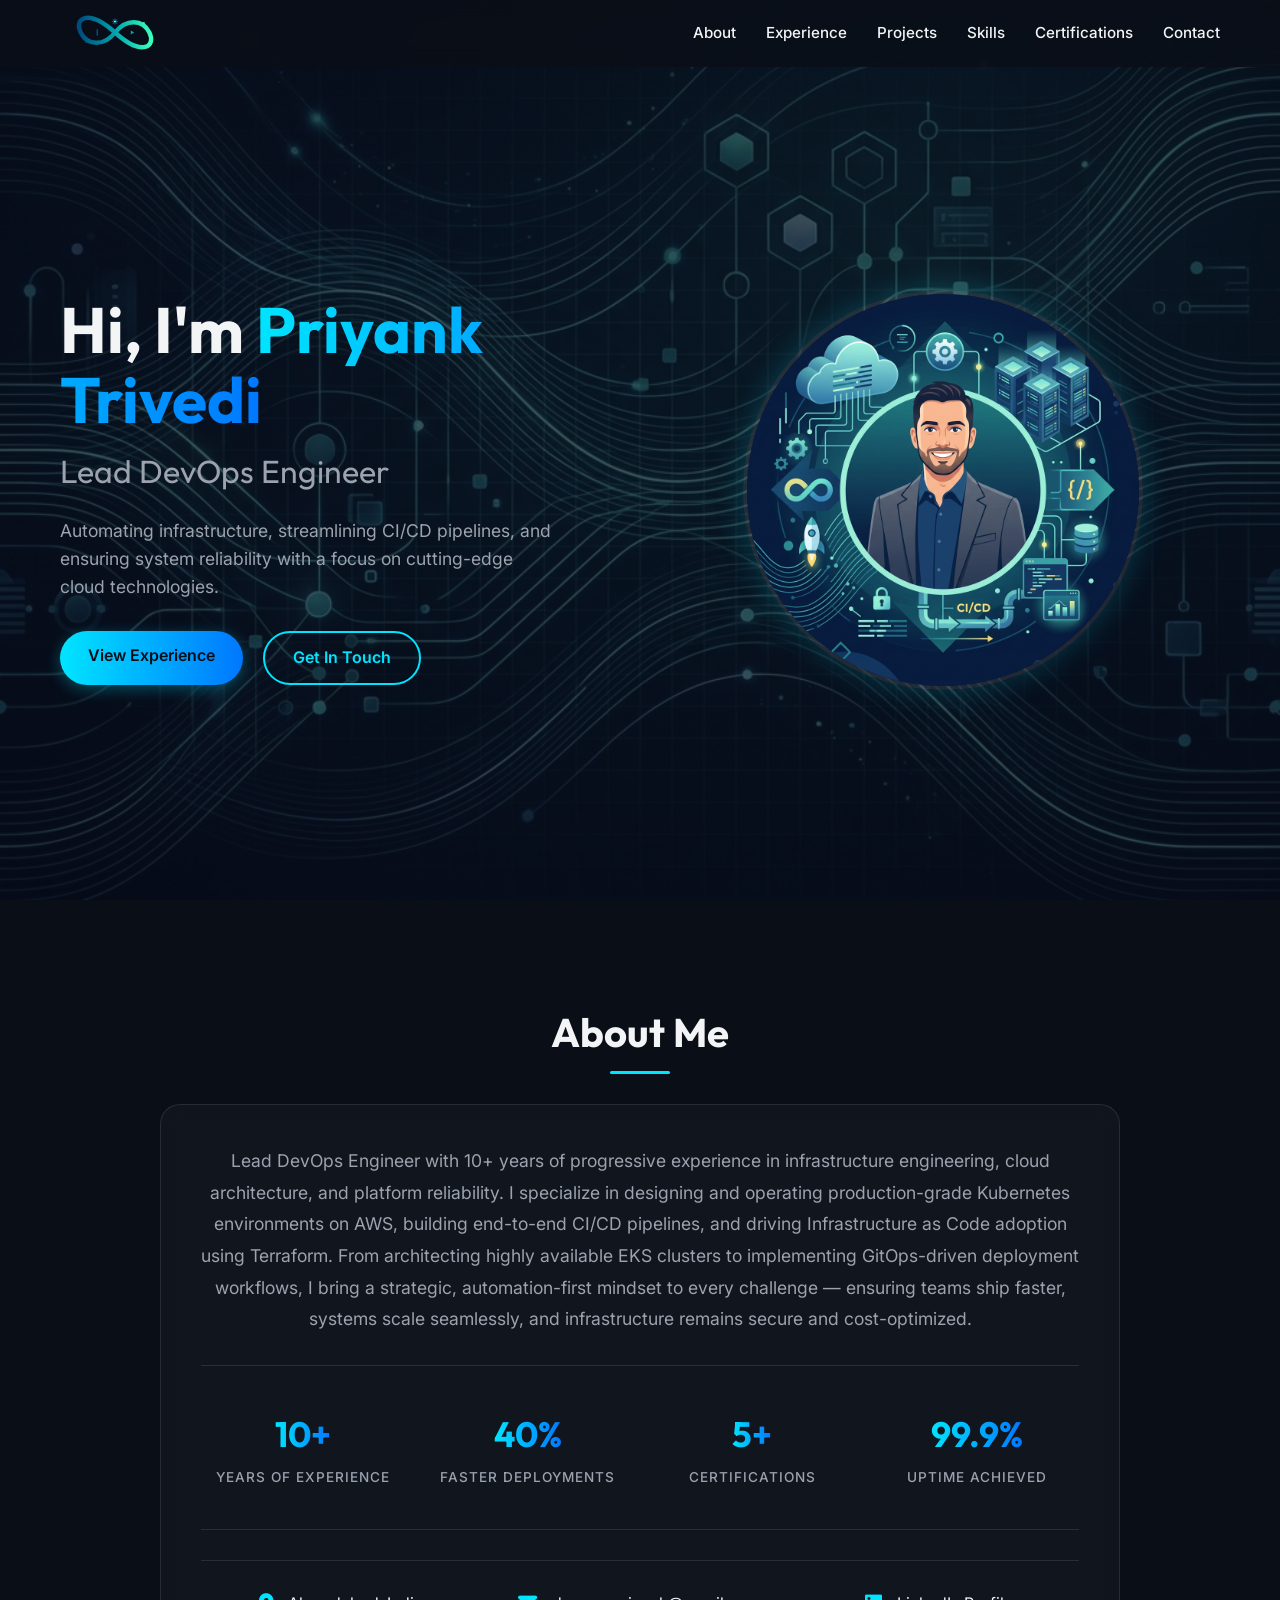
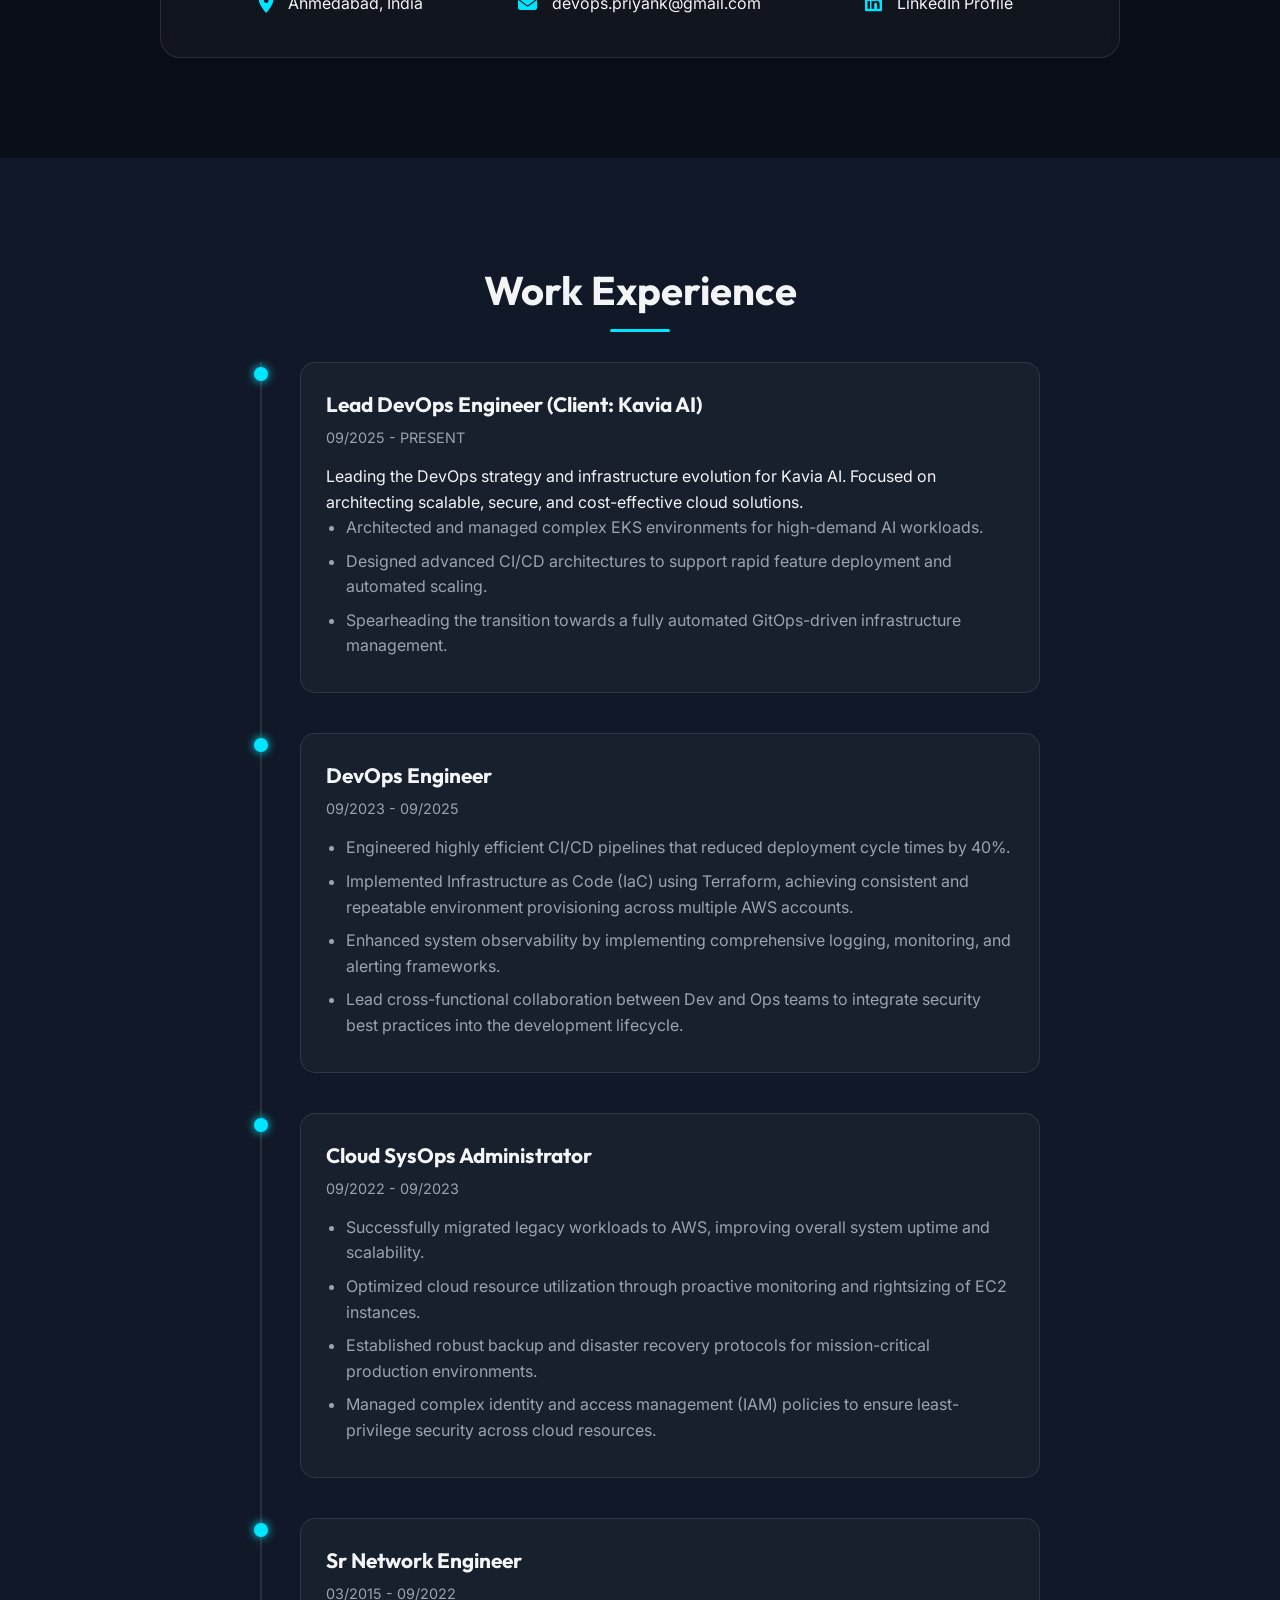
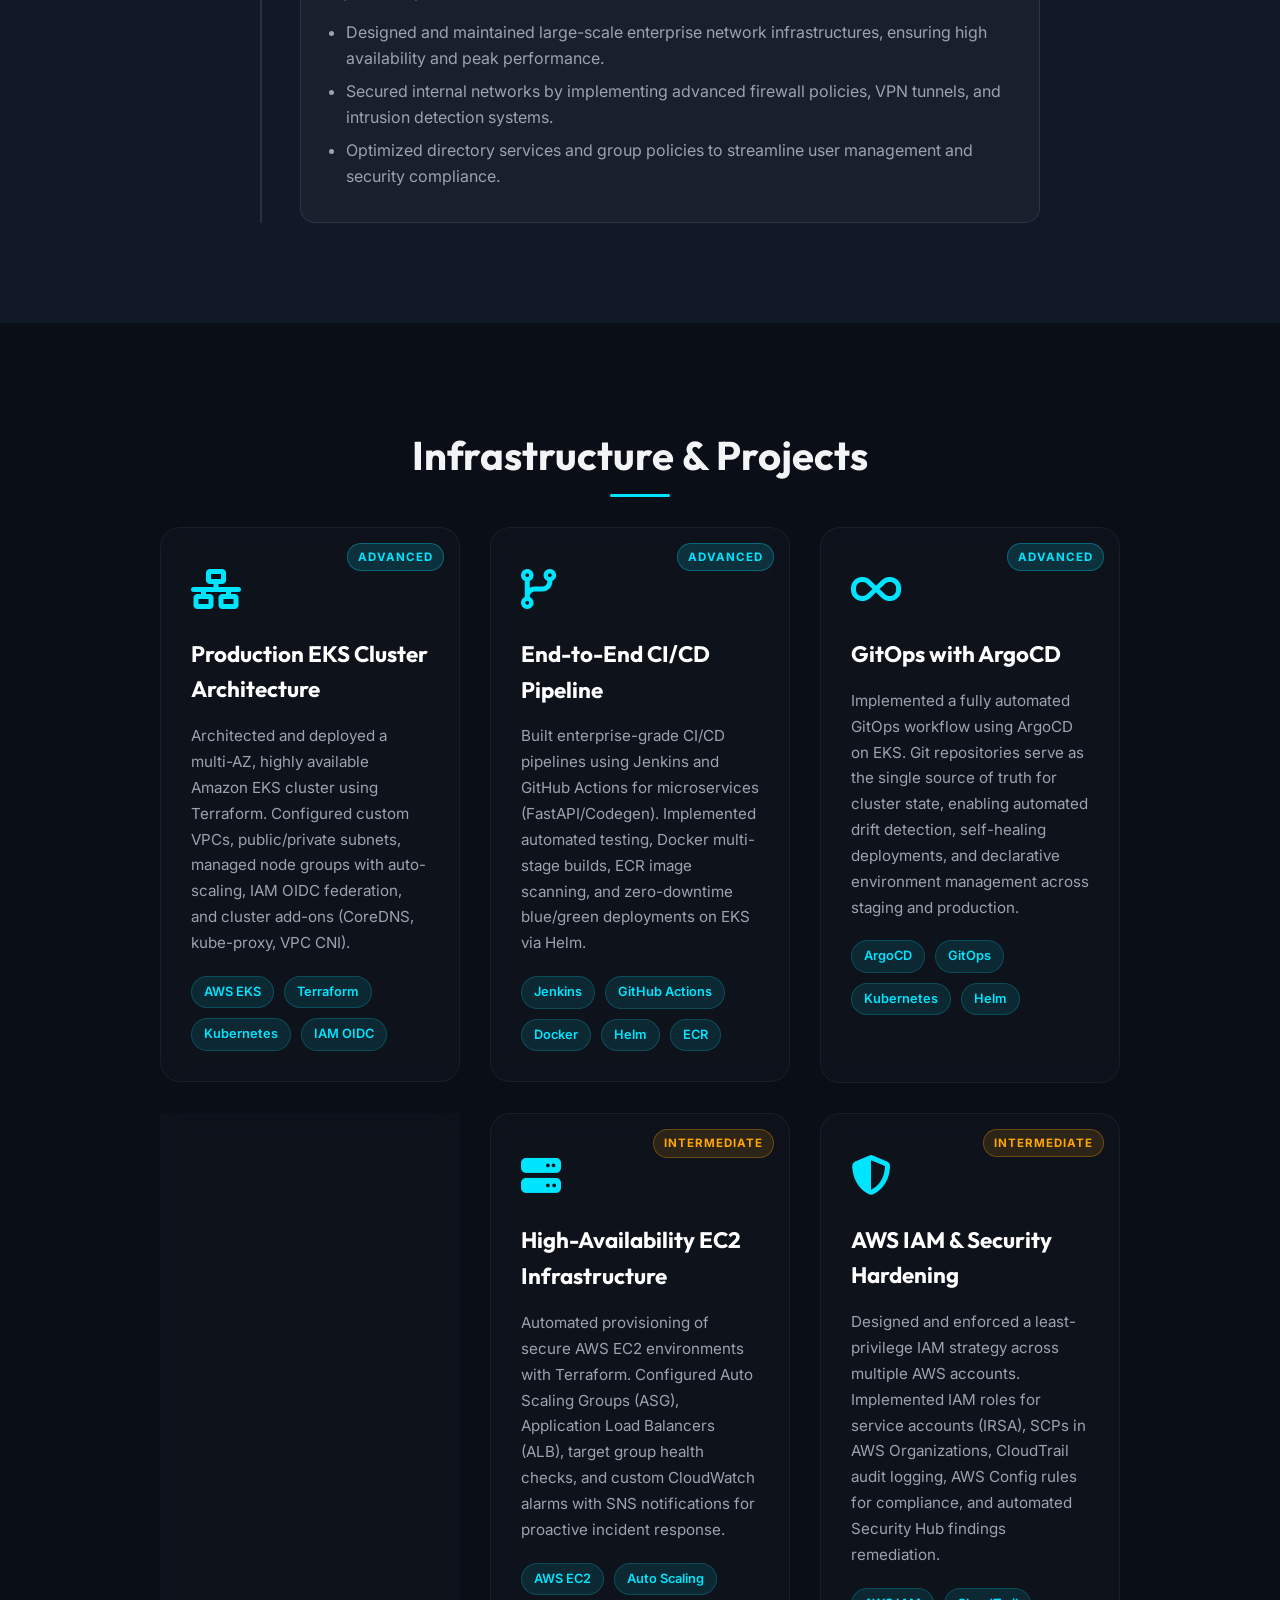
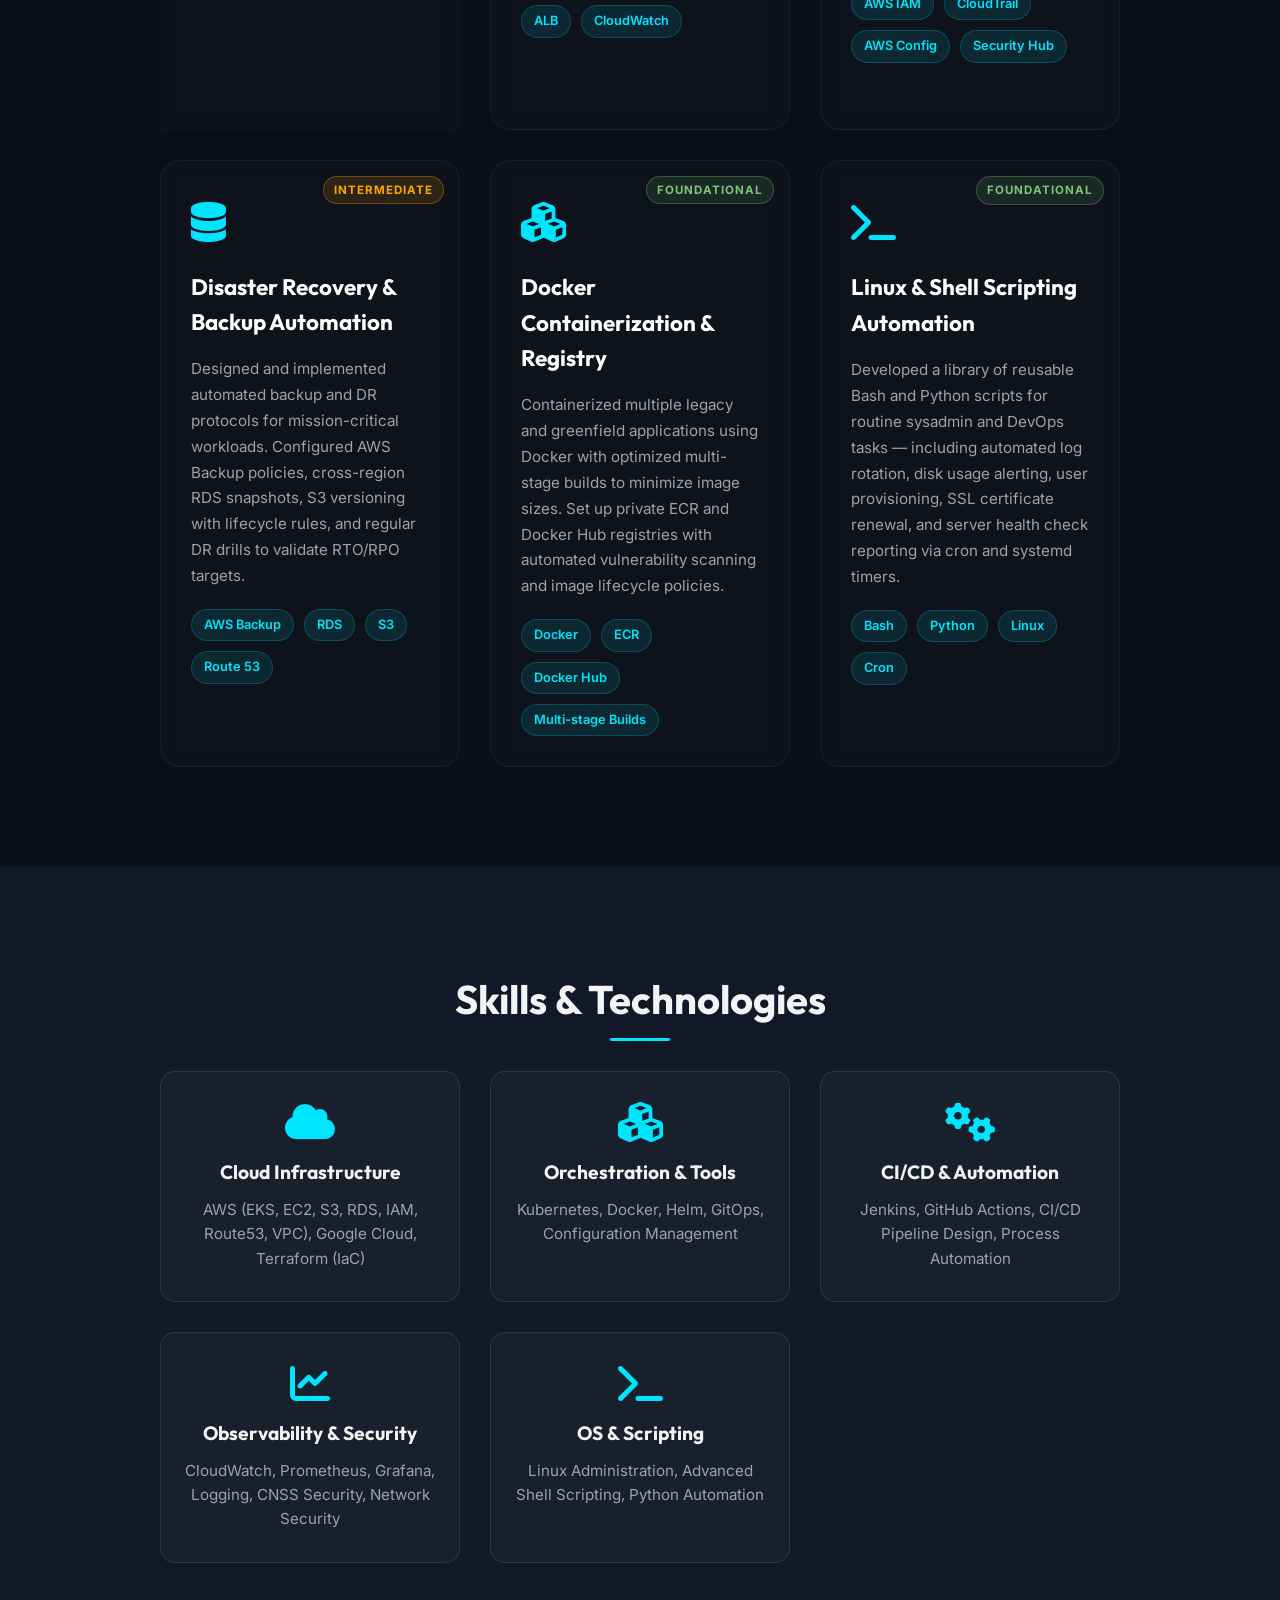
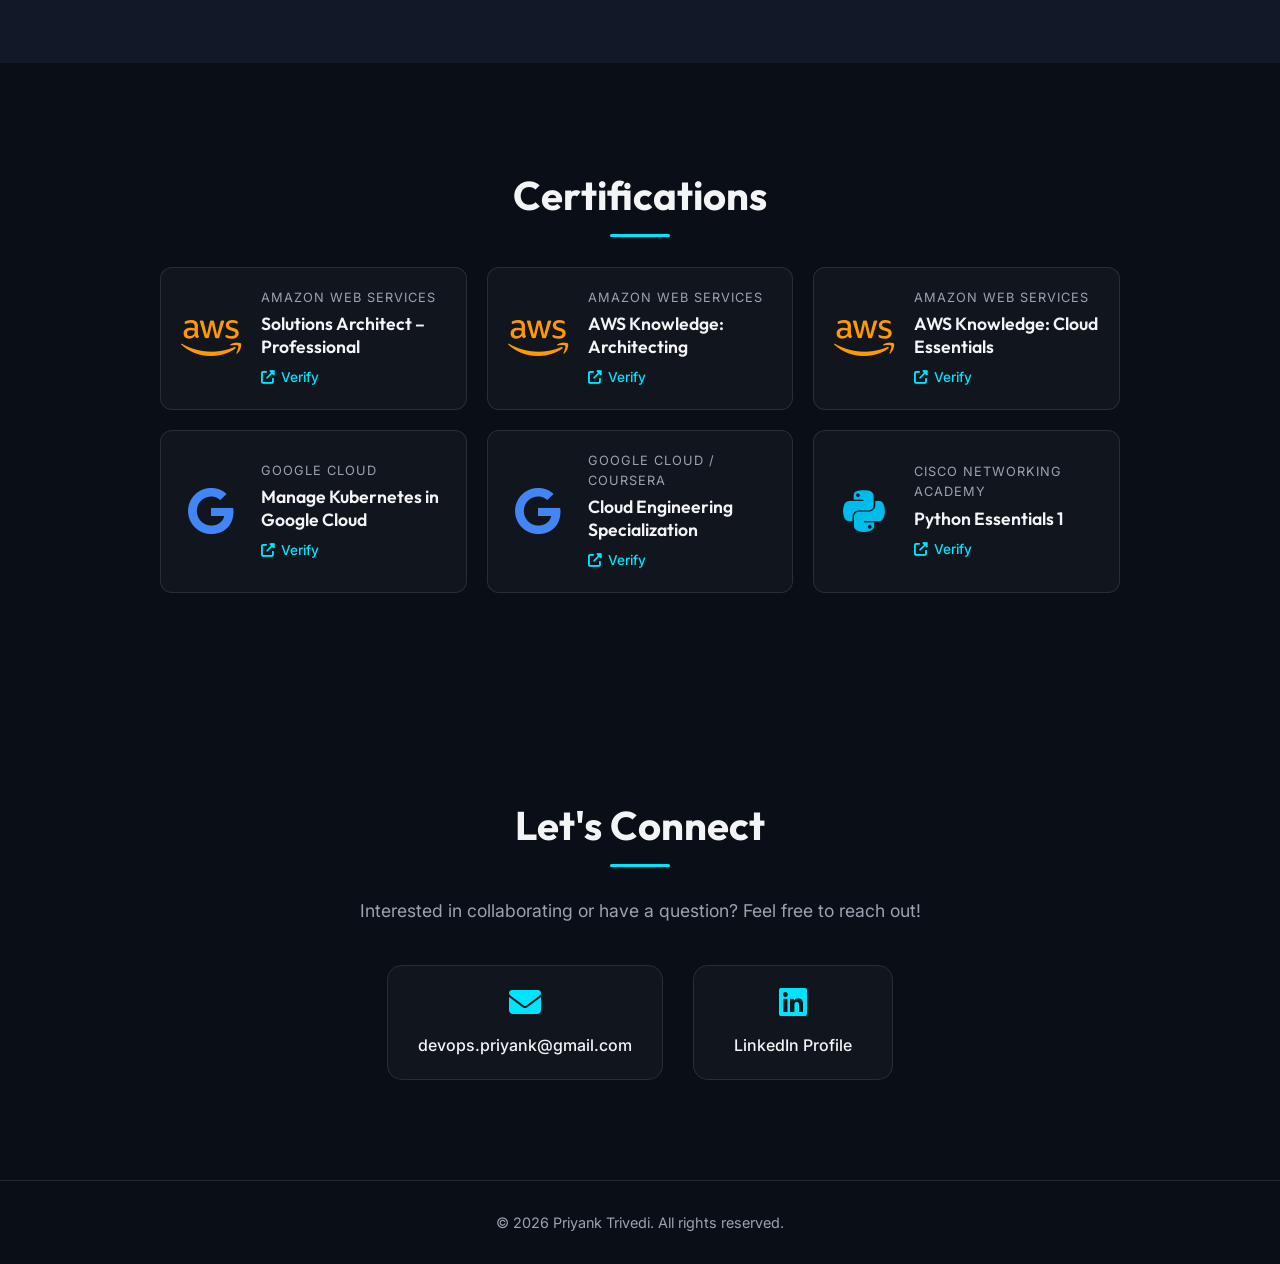
==== index.html @ 7acf0864 "Initial clean commit" ====
<!DOCTYPE html>
<html lang="en">

<head>
    <meta charset="UTF-8">
    <meta name="viewport" content="width=device-width, initial-scale=1.0">
    <title>Priyank Trivedi | Lead DevOps Engineer</title>
    <meta name="description"
        content="Portfolio of Priyank Trivedi, Lead DevOps Engineer specialized in Docker, Jenkins, Kubernetes, AWS, and Cloud Computing.">
    <link rel="stylesheet" href="styles.css">
    <link rel="preconnect" href="https://fonts.googleapis.com">
    <link rel="preconnect" href="https://fonts.gstatic.com" crossorigin>
    <link
        href="https://fonts.googleapis.com/css2?family=Inter:wght@300;400;600;700&family=Outfit:wght@400;700&display=swap"
        rel="stylesheet">
    <link rel="stylesheet" href="https://cdnjs.cloudflare.com/ajax/libs/font-awesome/6.4.0/css/all.min.css">
</head>

<body>
    <nav id="navbar">
        <div class="nav-content">
            <a href="#" class="logo"><img src="assets/images/devops_mobius_logo.svg" alt="DevOps Mobius Logo"></a>
            <ul class="nav-links">
                <li><a href="#about">About</a></li>
                <li><a href="#experience">Experience</a></li>
                <li><a href="#projects">Projects</a></li>
                <li><a href="#skills">Skills</a></li>
                <li><a href="#certifications">Certifications</a></li>
                <li><a href="#contact">Contact</a></li>
            </ul>
        </div>
    </nav>

    <header id="hero">
        <div class="hero-bg" style="background-image: url('assets/images/hero-bg.png');"></div>
        <div class="hero-content">
            <div class="hero-text">
                <h1>Hi, I'm <span class="highlight">Priyank Trivedi</span></h1>
                <h2>Lead DevOps Engineer</h2>
                <p>Automating infrastructure, streamlining CI/CD pipelines, and ensuring system reliability with a focus
                    on cutting-edge cloud technologies.</p>
                <div class="hero-buttons">
                    <a href="#experience" class="btn btn-primary">View Experience</a>
                    <a href="#contact" class="btn btn-secondary">Get In Touch</a>
                </div>
            </div>
            <div class="hero-image">
                <img src="assets/images/profile.png" alt="Priyank Trivedi" class="profile-img">
            </div>
        </div>
    </header>

    <section id="about" class="section">
        <div class="container">
            <h2 class="section-title">About Me</h2>
            <div class="about-content">
                <p class="about-text">Lead DevOps Engineer with 10+ years of progressive experience in infrastructure
                    engineering, cloud architecture, and platform reliability. I specialize in designing and operating
                    production-grade Kubernetes environments on AWS, building end-to-end CI/CD pipelines, and driving
                    Infrastructure as Code adoption using Terraform. From architecting highly available EKS clusters to
                    implementing GitOps-driven deployment workflows, I bring a strategic, automation-first mindset to
                    every challenge — ensuring teams ship faster, systems scale seamlessly, and infrastructure remains
                    secure and cost-optimized.</p>
                <div class="about-stats">
                    <div class="stat-item">
                        <span class="stat-number">10+</span>
                        <span class="stat-label">Years of Experience</span>
                    </div>
                    <div class="stat-item">
                        <span class="stat-number">40%</span>
                        <span class="stat-label">Faster Deployments</span>
                    </div>
                    <div class="stat-item">
                        <span class="stat-number">5+</span>
                        <span class="stat-label">Certifications</span>
                    </div>
                    <div class="stat-item">
                        <span class="stat-number">99.9%</span>
                        <span class="stat-label">Uptime Achieved</span>
                    </div>
                </div>
                <div class="quick-info">
                    <div class="info-item">
                        <i class="fas fa-map-marker-alt"></i>
                        <span>Ahmedabad, India</span>
                    </div>
                    <div class="info-item">
                        <i class="fas fa-envelope"></i>
                        <span>devops.priyank@gmail.com</span>
                    </div>
                    <div class="info-item">
                        <i class="fab fa-linkedin"></i>
                        <a href="https://www.linkedin.com/in/erpriyanktrivedi" target="_blank">LinkedIn Profile</a>
                    </div>
                </div>
            </div>
        </div>
    </section>

    <section id="experience" class="section bg-dark">
        <div class="container">
            <h2 class="section-title">Work Experience</h2>
            <div class="timeline">
                <div class="timeline-item">
                    <div class="timeline-dot"></div>
                    <div class="timeline-content">
                        <h3>Lead DevOps Engineer <span class="role-type">(Client: Kavia AI)</span></h3>
                        <p class="date">09/2025 - PRESENT</p>
                        <p>Leading the DevOps strategy and infrastructure evolution for Kavia AI. Focused on
                            architecting scalable, secure, and cost-effective cloud solutions.</p>
                        <ul>
                            <li>Architected and managed complex EKS environments for high-demand AI workloads.</li>
                            <li>Designed advanced CI/CD architectures to support rapid feature deployment and automated
                                scaling.</li>
                            <li>Spearheading the transition towards a fully automated GitOps-driven infrastructure
                                management.</li>
                        </ul>
                    </div>
                </div>
                <div class="timeline-item">
                    <div class="timeline-dot"></div>
                    <div class="timeline-content">
                        <h3>DevOps Engineer</h3>
                        <p class="date">09/2023 - 09/2025</p>
                        <ul>
                            <li>Engineered highly efficient CI/CD pipelines that reduced deployment cycle times by 40%.
                            </li>
                            <li>Implemented Infrastructure as Code (IaC) using Terraform, achieving consistent and
                                repeatable environment provisioning across multiple AWS accounts.</li>
                            <li>Enhanced system observability by implementing comprehensive logging, monitoring, and
                                alerting frameworks.</li>
                            <li>Lead cross-functional collaboration between Dev and Ops teams to integrate security best
                                practices into the development lifecycle.</li>
                        </ul>
                    </div>
                </div>
                <div class="timeline-item">
                    <div class="timeline-dot"></div>
                    <div class="timeline-content">
                        <h3>Cloud SysOps Administrator</h3>
                        <p class="date">09/2022 - 09/2023</p>
                        <ul>
                            <li>Successfully migrated legacy workloads to AWS, improving overall system uptime and
                                scalability.</li>
                            <li>Optimized cloud resource utilization through proactive monitoring and rightsizing of EC2
                                instances.</li>
                            <li>Established robust backup and disaster recovery protocols for mission-critical
                                production environments.</li>
                            <li>Managed complex identity and access management (IAM) policies to ensure least-privilege
                                security across cloud resources.</li>
                        </ul>
                    </div>
                </div>
                <div class="timeline-item">
                    <div class="timeline-dot"></div>
                    <div class="timeline-content">
                        <h3>Sr Network Engineer</h3>
                        <p class="date">03/2015 - 09/2022</p>
                        <ul>
                            <li>Designed and maintained large-scale enterprise network infrastructures, ensuring high
                                availability and peak performance.</li>
                            <li>Secured internal networks by implementing advanced firewall policies, VPN tunnels, and
                                intrusion detection systems.</li>
                            <li>Optimized directory services and group policies to streamline user management and
                                security compliance.</li>
                        </ul>
                    </div>
                </div>
            </div>
        </div>
    </section>

    <section id="projects" class="section">
        <div class="container">
            <h2 class="section-title">Infrastructure & Projects</h2>
            <div class="projects-grid">

                <!-- Advanced Projects -->
                <div class="project-card">
                    <div class="project-badge project-badge--advanced">Advanced</div>
                    <div class="project-icon"><i class="fas fa-network-wired"></i></div>
                    <div class="project-content">
                        <h3>Production EKS Cluster Architecture</h3>
                        <p>Architected and deployed a multi-AZ, highly available Amazon EKS cluster using Terraform. Configured custom VPCs, public/private subnets, managed node groups with auto-scaling, IAM OIDC federation, and cluster add-ons (CoreDNS, kube-proxy, VPC CNI).</p>
                        <div class="project-tags">
                            <span>AWS EKS</span><span>Terraform</span><span>Kubernetes</span><span>IAM OIDC</span>
                        </div>
                    </div>
                </div>

                <div class="project-card">
                    <div class="project-badge project-badge--advanced">Advanced</div>
                    <div class="project-icon"><i class="fas fa-code-branch"></i></div>
                    <div class="project-content">
                        <h3>End-to-End CI/CD Pipeline</h3>
                        <p>Built enterprise-grade CI/CD pipelines using Jenkins and GitHub Actions for microservices (FastAPI/Codegen). Implemented automated testing, Docker multi-stage builds, ECR image scanning, and zero-downtime blue/green deployments on EKS via Helm.</p>
                        <div class="project-tags">
                            <span>Jenkins</span><span>GitHub Actions</span><span>Docker</span><span>Helm</span><span>ECR</span>
                        </div>
                    </div>
                </div>

                <div class="project-card">
                    <div class="project-badge project-badge--advanced">Advanced</div>
                    <div class="project-icon"><i class="fas fa-infinity"></i></div>
                    <div class="project-content">
                        <h3>GitOps with ArgoCD</h3>
                        <p>Implemented a fully automated GitOps workflow using ArgoCD on EKS. Git repositories serve as the single source of truth for cluster state, enabling automated drift detection, self-healing deployments, and declarative environment management across staging and production.</p>
                        <div class="project-tags">
                            <span>ArgoCD</span><span>GitOps</span><span>Kubernetes</span><span>Helm</span>
                        </div>
                    </div>
                </div>

                <div class="project-card">
                    <div class="project-badge project-badge--advanced">Advanced</div>
                    <div class="project-icon"><i class="fas fa-chart-line"></i></div>
                    <div class="project-content">
                        <h3>Observability Stack (Prometheus + Grafana)</h3>
                        <p>Deployed a full-stack observability platform using Prometheus, Grafana, and Loki on Kubernetes. Built custom dashboards for infrastructure and application metrics, configured alert rules, PagerDuty integration, and centralized log aggregation for production environments.</p>
                        <div class="project-tags">
                            <span>Prometheus</span><span>Grafana</span><span>Loki</span><span>AlertManager</span>
                        </div>
                    </div>
                </div>

                <!-- Intermediate Projects -->
                <div class="project-card">
                    <div class="project-badge project-badge--intermediate">Intermediate</div>
                    <div class="project-icon"><i class="fas fa-server"></i></div>
                    <div class="project-content">
                        <h3>High-Availability EC2 Infrastructure</h3>
                        <p>Automated provisioning of secure AWS EC2 environments with Terraform. Configured Auto Scaling Groups (ASG), Application Load Balancers (ALB), target group health checks, and custom CloudWatch alarms with SNS notifications for proactive incident response.</p>
                        <div class="project-tags">
                            <span>AWS EC2</span><span>Auto Scaling</span><span>ALB</span><span>CloudWatch</span>
                        </div>
                    </div>
                </div>

                <div class="project-card">
                    <div class="project-badge project-badge--intermediate">Intermediate</div>
                    <div class="project-icon"><i class="fas fa-shield-alt"></i></div>
                    <div class="project-content">
                        <h3>AWS IAM & Security Hardening</h3>
                        <p>Designed and enforced a least-privilege IAM strategy across multiple AWS accounts. Implemented IAM roles for service accounts (IRSA), SCPs in AWS Organizations, CloudTrail audit logging, AWS Config rules for compliance, and automated Security Hub findings remediation.</p>
                        <div class="project-tags">
                            <span>AWS IAM</span><span>CloudTrail</span><span>AWS Config</span><span>Security Hub</span>
                        </div>
                    </div>
                </div>

                <div class="project-card">
                    <div class="project-badge project-badge--intermediate">Intermediate</div>
                    <div class="project-icon"><i class="fas fa-database"></i></div>
                    <div class="project-content">
                        <h3>Disaster Recovery & Backup Automation</h3>
                        <p>Designed and implemented automated backup and DR protocols for mission-critical workloads. Configured AWS Backup policies, cross-region RDS snapshots, S3 versioning with lifecycle rules, and regular DR drills to validate RTO/RPO targets.</p>
                        <div class="project-tags">
                            <span>AWS Backup</span><span>RDS</span><span>S3</span><span>Route 53</span>
                        </div>
                    </div>
                </div>

                <!-- Basic Projects -->
                <div class="project-card">
                    <div class="project-badge project-badge--basic">Foundational</div>
                    <div class="project-icon"><i class="fas fa-cubes"></i></div>
                    <div class="project-content">
                        <h3>Docker Containerization & Registry</h3>
                        <p>Containerized multiple legacy and greenfield applications using Docker with optimized multi-stage builds to minimize image sizes. Set up private ECR and Docker Hub registries with automated vulnerability scanning and image lifecycle policies.</p>
                        <div class="project-tags">
                            <span>Docker</span><span>ECR</span><span>Docker Hub</span><span>Multi-stage Builds</span>
                        </div>
                    </div>
                </div>

                <div class="project-card">
                    <div class="project-badge project-badge--basic">Foundational</div>
                    <div class="project-icon"><i class="fas fa-terminal"></i></div>
                    <div class="project-content">
                        <h3>Linux & Shell Scripting Automation</h3>
                        <p>Developed a library of reusable Bash and Python scripts for routine sysadmin and DevOps tasks — including automated log rotation, disk usage alerting, user provisioning, SSL certificate renewal, and server health check reporting via cron and systemd timers.</p>
                        <div class="project-tags">
                            <span>Bash</span><span>Python</span><span>Linux</span><span>Cron</span>
                        </div>
                    </div>
                </div>

            </div>
        </div>
    </section>

    <section id="skills" class="section bg-dark">
        <div class="container">
            <h2 class="section-title">Skills & Technologies</h2>
            <div class="skills-grid">
                <div class="skill-card">
                    <i class="fas fa-cloud"></i>
                    <h3>Cloud Infrastructure</h3>
                    <p>AWS (EKS, EC2, S3, RDS, IAM, Route53, VPC), Google Cloud, Terraform (IaC)</p>
                </div>
                <div class="skill-card">
                    <i class="fas fa-cubes"></i>
                    <h3>Orchestration & Tools</h3>
                    <p>Kubernetes, Docker, Helm, GitOps, Configuration Management</p>
                </div>
                <div class="skill-card">
                    <i class="fas fa-cogs"></i>
                    <h3>CI/CD & Automation</h3>
                    <p>Jenkins, GitHub Actions, CI/CD Pipeline Design, Process Automation</p>
                </div>
                <div class="skill-card">
                    <i class="fas fa-chart-line"></i>
                    <h3>Observability & Security</h3>
                    <p>CloudWatch, Prometheus, Grafana, Logging, CNSS Security, Network Security</p>
                </div>
                <div class="skill-card">
                    <i class="fas fa-terminal"></i>
                    <h3>OS & Scripting</h3>
                    <p>Linux Administration, Advanced Shell Scripting, Python Automation</p>
                </div>
            </div>
        </div>
    </section>

    <section id="certifications" class="section">
        <div class="container">
            <h2 class="section-title">Certifications</h2>
            <div class="cert-badges-grid">

                <a href="https://www.credly.com/badges/54b15e5b-d803-4380-8bc9-8ae016735bcf/" target="_blank" rel="noopener noreferrer" class="cert-badge cert-badge--aws">
                    <div class="cert-badge-logo">
                        <i class="fab fa-aws"></i>
                    </div>
                    <div class="cert-badge-body">
                        <span class="cert-badge-issuer">Amazon Web Services</span>
                        <h4 class="cert-badge-name">Solutions Architect – Professional</h4>
                        <span class="cert-badge-verify"><i class="fas fa-external-link-alt"></i> Verify</span>
                    </div>
                </a>

                <a href="https://www.credly.com/badges/8a905dd1-99bd-4a5a-b925-4bfa2c3ae477" target="_blank" rel="noopener noreferrer" class="cert-badge cert-badge--aws">
                    <div class="cert-badge-logo">
                        <i class="fab fa-aws"></i>
                    </div>
                    <div class="cert-badge-body">
                        <span class="cert-badge-issuer">Amazon Web Services</span>
                        <h4 class="cert-badge-name">AWS Knowledge: Architecting</h4>
                        <span class="cert-badge-verify"><i class="fas fa-external-link-alt"></i> Verify</span>
                    </div>
                </a>

                <a href="https://www.credly.com/badges/d298fcc5-3c87-48f1-bd9c-2c6ee1119467" target="_blank" rel="noopener noreferrer" class="cert-badge cert-badge--aws">
                    <div class="cert-badge-logo">
                        <i class="fab fa-aws"></i>
                    </div>
                    <div class="cert-badge-body">
                        <span class="cert-badge-issuer">Amazon Web Services</span>
                        <h4 class="cert-badge-name">AWS Knowledge: Cloud Essentials</h4>
                        <span class="cert-badge-verify"><i class="fas fa-external-link-alt"></i> Verify</span>
                    </div>
                </a>

                <a href="https://www.credly.com/badges/c525ab36-8be4-42ec-8dda-01399a9e9646" target="_blank" rel="noopener noreferrer" class="cert-badge cert-badge--google">
                    <div class="cert-badge-logo">
                        <i class="fab fa-google"></i>
                    </div>
                    <div class="cert-badge-body">
                        <span class="cert-badge-issuer">Google Cloud</span>
                        <h4 class="cert-badge-name">Manage Kubernetes in Google Cloud</h4>
                        <span class="cert-badge-verify"><i class="fas fa-external-link-alt"></i> Verify</span>
                    </div>
                </a>

                <a href="https://www.coursera.org/account/accomplishments/specialization/certificate/7UDQTLS9RJEU" target="_blank" rel="noopener noreferrer" class="cert-badge cert-badge--google">
                    <div class="cert-badge-logo">
                        <i class="fab fa-google"></i>
                    </div>
                    <div class="cert-badge-body">
                        <span class="cert-badge-issuer">Google Cloud / Coursera</span>
                        <h4 class="cert-badge-name">Cloud Engineering Specialization</h4>
                        <span class="cert-badge-verify"><i class="fas fa-external-link-alt"></i> Verify</span>
                    </div>
                </a>

                <a href="https://www.credly.com/badges/a83b0edf-a7f4-4bbd-88ba-8af50c4f6c3d" target="_blank" rel="noopener noreferrer" class="cert-badge cert-badge--cisco">
                    <div class="cert-badge-logo">
                        <i class="fab fa-python"></i>
                    </div>
                    <div class="cert-badge-body">
                        <span class="cert-badge-issuer">Cisco Networking Academy</span>
                        <h4 class="cert-badge-name">Python Essentials 1</h4>
                        <span class="cert-badge-verify"><i class="fas fa-external-link-alt"></i> Verify</span>
                    </div>
                </a>

            </div>
        </div>
    </section>

    <section id="contact" class="section">
        <div class="container text-center">
            <h2 class="section-title">Let's Connect</h2>
            <p class="contact-subtitle">Interested in collaborating or have a question? Feel free to reach out!</p>
            <div class="contact-cards">
                <a href="mailto:devops.priyank@gmail.com" class="contact-card">
                    <i class="fas fa-envelope"></i>
                    <span>devops.priyank@gmail.com</span>
                </a>
                <a href="https://www.linkedin.com/in/erpriyanktrivedi" target="_blank" class="contact-card">
                    <i class="fab fa-linkedin"></i>
                    <span>LinkedIn Profile</span>
                </a>

            </div>
        </div>
    </section>

    <footer>
        <p>&copy; 2026 Priyank Trivedi. All rights reserved.</p>
    </footer>

    <script src="script.js"></script>
</body>

</html>
---- styles.css ----
:root {
    --primary-color: #00e5ff;
    --secondary-color: #0077ff;
    --bg-darker: #0a0e17;
    --bg-dark: #111827;
    --text-main: #f3f4f6;
    --text-muted: #9ca3af;
    --border-color: rgba(255, 255, 255, 0.1);
    --card-bg: rgba(255, 255, 255, 0.03);
}

* {
    margin: 0;
    padding: 0;
    box-sizing: border-box;
}

body {
    font-family: 'Inter', sans-serif;
    background-color: var(--bg-darker);
    color: var(--text-main);
    line-height: 1.6;
    overflow-x: hidden;
}

h1,
h2,
h3,
h4,
h5,
h6 {
    font-family: 'Outfit', sans-serif;
}

a {
    text-decoration: none;
    color: inherit;
    transition: color 0.3s ease;
}

/* Navbar */
#navbar {
    position: fixed;
    top: 0;
    width: 100%;
    padding: 20px 0;
    background: rgba(10, 14, 23, 0.8);
    backdrop-filter: blur(10px);
    z-index: 1000;
    transition: padding 0.3s ease, background 0.3s ease;
    border-bottom: 1px solid transparent;
}

#navbar.scrolled {
    padding: 10px 0;
    background: rgba(10, 14, 23, 0.95);
    border-bottom: 1px solid var(--border-color);
}

.nav-content {
    max-width: 1200px;
    margin: 0 auto;
    display: flex;
    justify-content: space-between;
    align-items: center;
    padding: 0 20px;
}

.logo {
    display: flex;
    align-items: center;
}

.logo img {
    height: 55px;
    margin-top: -15px;
    margin-bottom: -15px;
    width: auto;
    max-width: 250px;
    object-fit: contain;
    transition: transform 0.3s ease;
}

.logo {
    display: flex;
    align-items: center;
}

.logo:hover img {
    transform: scale(1.05);
}

.nav-links {
    list-style: none;
    display: flex;
    gap: 30px;
}

.nav-links a {
    font-size: 0.95rem;
    font-weight: 500;
    position: relative;
}

.nav-links a::after {
    content: '';
    position: absolute;
    bottom: -5px;
    left: 0;
    width: 0;
    height: 2px;
    background: var(--primary-color);
    transition: width 0.3s ease;
}

.nav-links a:hover::after {
    width: 100%;
}

/* Hero Section */
#hero {
    min-height: 100vh;
    display: flex;
    align-items: center;
    position: relative;
    padding-top: 80px;
    overflow: hidden;
}

.hero-bg {
    position: absolute;
    top: 0;
    left: 0;
    width: 100%;
    height: 100%;
    background-size: cover;
    background-position: center;
    opacity: 0.3;
    z-index: -1;
}

.hero-content {
    max-width: 1200px;
    margin: 0 auto;
    display: flex;
    align-items: center;
    justify-content: space-between;
    padding: 0 20px;
    width: 100%;
    gap: 50px;
}

.hero-text {
    flex: 1;
}

.hero-text h1 {
    font-size: 4rem;
    line-height: 1.1;
    margin-bottom: 10px;
}

.highlight {
    background: linear-gradient(90deg, var(--primary-color), var(--secondary-color));
    -webkit-background-clip: text;
    background-clip: text;
    -webkit-text-fill-color: transparent;
}

.hero-text h2 {
    font-size: 2rem;
    color: var(--text-muted);
    margin-bottom: 20px;
    font-weight: 400;
}

.hero-text p {
    font-size: 1.1rem;
    color: var(--text-muted);
    margin-bottom: 30px;
    max-width: 500px;
}

.hero-buttons {
    display: flex;
    gap: 20px;
}

.btn {
    padding: 12px 28px;
    border-radius: 30px;
    font-weight: 600;
    font-size: 1rem;
    cursor: pointer;
    transition: transform 0.3s ease, box-shadow 0.3s ease;
    display: inline-block;
}

.btn:hover {
    transform: translateY(-2px);
}

.btn-primary {
    background: linear-gradient(90deg, var(--primary-color), var(--secondary-color));
    color: var(--bg-darker);
    box-shadow: 0 4px 15px rgba(0, 229, 255, 0.3);
}

.btn-primary:hover {
    box-shadow: 0 6px 20px rgba(0, 229, 255, 0.4);
}

.btn-secondary {
    background: transparent;
    border: 2px solid var(--primary-color);
    color: var(--primary-color);
}

.btn-secondary:hover {
    background: rgba(0, 229, 255, 0.1);
}

.hero-image {
    flex: 1;
    display: flex;
    justify-content: center;
}

.profile-img {
    width: 400px;
    height: 400px;
    border-radius: 50%;
    object-fit: cover;
    border: 4px solid var(--border-color);
    box-shadow: 0 0 30px rgba(0, 229, 255, 0.2);
    animation: float 6s ease-in-out infinite;
}

@keyframes float {
    0% {
        transform: translateY(0px);
    }

    50% {
        transform: translateY(-20px);
    }

    100% {
        transform: translateY(0px);
    }
}

/* Sections Common */
.section {
    padding: 100px 0;
}

.bg-dark {
    background-color: var(--bg-dark);
}

.container {
    max-width: 1000px;
    margin: 0 auto;
    padding: 0 20px;
}

.section-title {
    font-size: 2.5rem;
    margin: 0 auto 40px;
    display: block;
    width: fit-content;
    text-align: center;
    position: relative;
}

.section-title::after {
    content: '';
    position: absolute;
    bottom: -10px;
    left: 50%;
    transform: translateX(-50%);
    width: 60px;
    height: 3px;
    background: var(--primary-color);
    border-radius: 2px;
}

.text-center {
    text-align: center;
}

/* About */
.about-content {
    background: var(--card-bg);
    border: 1px solid var(--border-color);
    padding: 40px;
    border-radius: 20px;
    backdrop-filter: blur(10px);
}

.about-text {
    font-size: 1.1rem;
    margin-bottom: 30px;
    text-align: center;
    line-height: 1.8;
    color: var(--text-muted);
}

.about-stats {
    display: grid;
    grid-template-columns: repeat(4, 1fr);
    gap: 20px;
    margin-top: 10px;
    padding: 25px 0;
    border-top: 1px solid var(--border-color);
    border-bottom: 1px solid var(--border-color);
}

.stat-item {
    display: flex;
    flex-direction: column;
    align-items: center;
    gap: 5px;
    padding: 15px 10px;
    border-radius: 12px;
    transition: transform 0.3s ease, background 0.3s ease;
}

.stat-item:hover {
    transform: translateY(-3px);
    background: rgba(0, 229, 255, 0.05);
}

.stat-number {
    font-family: 'Outfit', sans-serif;
    font-size: 2.2rem;
    font-weight: 700;
    background: linear-gradient(90deg, var(--primary-color), var(--secondary-color));
    -webkit-background-clip: text;
    background-clip: text;
    -webkit-text-fill-color: transparent;
}

.stat-label {
    font-size: 0.85rem;
    color: var(--text-muted);
    text-transform: uppercase;
    letter-spacing: 1px;
    font-weight: 500;
}

.quick-info {
    display: grid;
    grid-template-columns: repeat(auto-fit, minmax(200px, 1fr));
    gap: 20px;
    margin-top: 30px;
    border-top: 1px solid var(--border-color);
    padding-top: 30px;
}

.info-item {
    display: flex;
    align-items: center;
    gap: 15px;
    justify-content: center;
}

.info-item i {
    color: var(--primary-color);
    font-size: 1.2rem;
}

.info-item a:hover {
    color: var(--primary-color);
}

/* Timeline / Experience */
.timeline {
    position: relative;
    max-width: 800px;
    margin: 0 auto;
}

.timeline::before {
    content: '';
    position: absolute;
    top: 0;
    left: 20px;
    height: 100%;
    width: 2px;
    background: var(--border-color);
}

.timeline-item {
    position: relative;
    padding-left: 60px;
    margin-bottom: 40px;
}

.timeline-item:last-child {
    margin-bottom: 0;
}

.timeline-dot {
    position: absolute;
    left: 14px;
    top: 5px;
    width: 14px;
    height: 14px;
    background: var(--primary-color);
    border-radius: 50%;
    box-shadow: 0 0 10px var(--primary-color);
}

.timeline-content {
    background: var(--card-bg);
    border: 1px solid var(--border-color);
    padding: 25px;
    border-radius: 15px;
    transition: transform 0.3s ease, border-color 0.3s ease;
}

.timeline-content:hover {
    transform: translateX(5px);
    border-color: var(--primary-color);
}

.timeline-content h3 {
    font-size: 1.3rem;
    margin-bottom: 5px;
}

.company {
    color: var(--primary-color);
    font-size: 1rem;
}

.date {
    color: var(--text-muted);
    font-size: 0.9rem;
    margin-bottom: 15px;
}

.timeline-content ul {
    padding-left: 20px;
    color: var(--text-muted);
}

.timeline-content li {
    margin-bottom: 8px;
}

/* Skills */
.skills-grid {
    display: grid;
    grid-template-columns: repeat(auto-fit, minmax(220px, 1fr));
    gap: 30px;
}

.skill-card {
    background: var(--card-bg);
    border: 1px solid var(--border-color);
    padding: 30px 20px;
    border-radius: 15px;
    text-align: center;
    transition: transform 0.3s ease, background 0.3s ease;
}

.skill-card:hover {
    transform: translateY(-5px);
    background: rgba(0, 229, 255, 0.05);
    border-color: var(--primary-color);
}

.skill-card i {
    font-size: 2.5rem;
    color: var(--primary-color);
    margin-bottom: 15px;
}

.skill-card h3 {
    margin-bottom: 10px;
    font-size: 1.2rem;
}

.skill-card p {
    color: var(--text-muted);
    font-size: 0.95rem;
}

/* Projects */
.projects-grid {
    display: grid;
    grid-template-columns: repeat(auto-fit, minmax(300px, 1fr));
    gap: 30px;
}

.project-card {
    background: rgba(255, 255, 255, 0.02);
    border: 1px solid rgba(255, 255, 255, 0.05);
    border-radius: 20px;
    overflow: hidden;
    transition: all 0.4s cubic-bezier(0.175, 0.885, 0.32, 1.275);
    position: relative;
    backdrop-filter: blur(10px);
}

.project-card::before {
    content: '';
    position: absolute;
    top: 0;
    left: 0;
    width: 100%;
    height: 100%;
    background: linear-gradient(135deg, rgba(0, 229, 255, 0.1) 0%, transparent 100%);
    opacity: 0;
    transition: opacity 0.4s ease;
    z-index: 0;
}

.project-card:hover {
    transform: translateY(-10px);
    border-color: var(--primary-color);
    box-shadow: 0 15px 30px rgba(0, 0, 0, 0.3), 0 0 20px rgba(0, 229, 255, 0.2);
}

.project-card:hover::before {
    opacity: 1;
}

.project-badge {
    position: absolute;
    top: 15px;
    right: 15px;
    font-size: 0.72rem;
    font-weight: 700;
    text-transform: uppercase;
    letter-spacing: 1px;
    padding: 4px 10px;
    border-radius: 20px;
    z-index: 2;
}

.project-badge--advanced {
    background: rgba(0, 229, 255, 0.15);
    color: var(--primary-color);
    border: 1px solid rgba(0, 229, 255, 0.3);
}

.project-badge--intermediate {
    background: rgba(255, 165, 0, 0.12);
    color: #ffa500;
    border: 1px solid rgba(255, 165, 0, 0.3);
}

.project-badge--basic {
    background: rgba(120, 200, 120, 0.12);
    color: #78c878;
    border: 1px solid rgba(120, 200, 120, 0.3);
}

.project-icon {
    font-size: 2.5rem;
    color: var(--primary-color);
    padding: 30px 30px 15px;
    position: relative;
    z-index: 1;
}

.project-content {
    padding: 0 30px 30px;
    position: relative;
    z-index: 1;
}

.project-content h3 {
    font-size: 1.4rem;
    margin-bottom: 15px;
    color: #fff;
}

.project-content p {
    color: var(--text-muted);
    font-size: 0.95rem;
    margin-bottom: 20px;
    line-height: 1.7;
}

.project-tags {
    display: flex;
    flex-wrap: wrap;
    gap: 10px;
}

.project-tags span {
    background: rgba(0, 229, 255, 0.1);
    color: var(--primary-color);
    padding: 5px 12px;
    border-radius: 20px;
    font-size: 0.8rem;
    font-weight: 600;
    border: 1px solid rgba(0, 229, 255, 0.2);
}

/* Certifications */
.cert-badges-grid {
    display: grid;
    grid-template-columns: repeat(auto-fit, minmax(300px, 1fr));
    gap: 20px;
    max-width: 1000px;
    margin: 0 auto;
}

.cert-badge {
    display: flex;
    align-items: center;
    background: var(--card-bg);
    border: 1px solid var(--border-color);
    padding: 20px;
    border-radius: 12px;
    transition: transform 0.3s ease, border-color 0.3s ease, box-shadow 0.3s ease;
    gap: 20px;
    text-decoration: none;
    position: relative;
    overflow: hidden;
}

.cert-badge:hover {
    transform: translateY(-5px);
    box-shadow: 0 10px 20px rgba(0, 0, 0, 0.2);
}

.cert-badge--aws:hover {
    border-color: #ff9900;
    box-shadow: 0 10px 20px rgba(255, 153, 0, 0.1);
}

.cert-badge--google:hover {
    border-color: #4285F4;
    box-shadow: 0 10px 20px rgba(66, 133, 244, 0.1);
}

.cert-badge--cisco:hover {
    border-color: #00bceb;
    box-shadow: 0 10px 20px rgba(0, 188, 235, 0.1);
}

.cert-badge-logo {
    font-size: 3rem;
    display: flex;
    justify-content: center;
    align-items: center;
    width: 60px;
}

.cert-badge--aws .cert-badge-logo {
    color: #ff9900;
}

.cert-badge--google .cert-badge-logo {
    color: #4285F4;
}

.cert-badge--cisco .cert-badge-logo {
    color: #00bceb;
}

.cert-badge-body {
    display: flex;
    flex-direction: column;
    flex: 1;
}

.cert-badge-issuer {
    font-size: 0.8rem;
    text-transform: uppercase;
    letter-spacing: 1px;
    color: var(--text-muted);
    margin-bottom: 5px;
}

.cert-badge-name {
    font-size: 1.1rem;
    font-weight: 600;
    color: var(--text-main);
    margin-bottom: 8px;
    line-height: 1.3;
}

.cert-badge-verify {
    font-size: 0.85rem;
    color: var(--primary-color);
    font-weight: 500;
    display: flex;
    align-items: center;
    gap: 6px;
    transition: color 0.3s ease;
}

.cert-badge:hover .cert-badge-verify {
    color: var(--secondary-color);
}

/* Contact */
.contact-subtitle {
    color: var(--text-muted);
    margin-bottom: 40px;
    font-size: 1.1rem;
}

.contact-cards {
    display: flex;
    justify-content: center;
    flex-wrap: wrap;
    gap: 30px;
}

.contact-card {
    background: var(--card-bg);
    border: 1px solid var(--border-color);
    padding: 20px 30px;
    border-radius: 15px;
    display: flex;
    flex-direction: column;
    align-items: center;
    gap: 15px;
    min-width: 200px;
    transition: transform 0.3s ease, border-color 0.3s ease;
}

.contact-card:hover {
    transform: translateY(-5px);
    border-color: var(--primary-color);
}

.contact-card i {
    font-size: 2rem;
    color: var(--primary-color);
}

.contact-card span {
    font-weight: 500;
}

/* Footer */
footer {
    text-align: center;
    padding: 30px 0;
    border-top: 1px solid var(--border-color);
    color: var(--text-muted);
    font-size: 0.9rem;
}

/* Responsive Design */
@media (max-width: 900px) {
    .hero-content {
        flex-direction: column-reverse;
        text-align: center;
        padding-top: 40px;
    }

    .hero-buttons {
        justify-content: center;
    }

    .hero-text p {
        margin: 0 auto 30px;
    }
}

@media (max-width: 768px) {
    .nav-links {
        display: none;
        /* Add mobile menu later if needed */
    }

    .hero-text h1 {
        font-size: 3rem;
    }

    .profile-img {
        width: 300px;
        height: 300px;
    }

    .section {
        padding: 60px 0;
    }

    .about-stats {
        grid-template-columns: repeat(2, 1fr);
    }
}
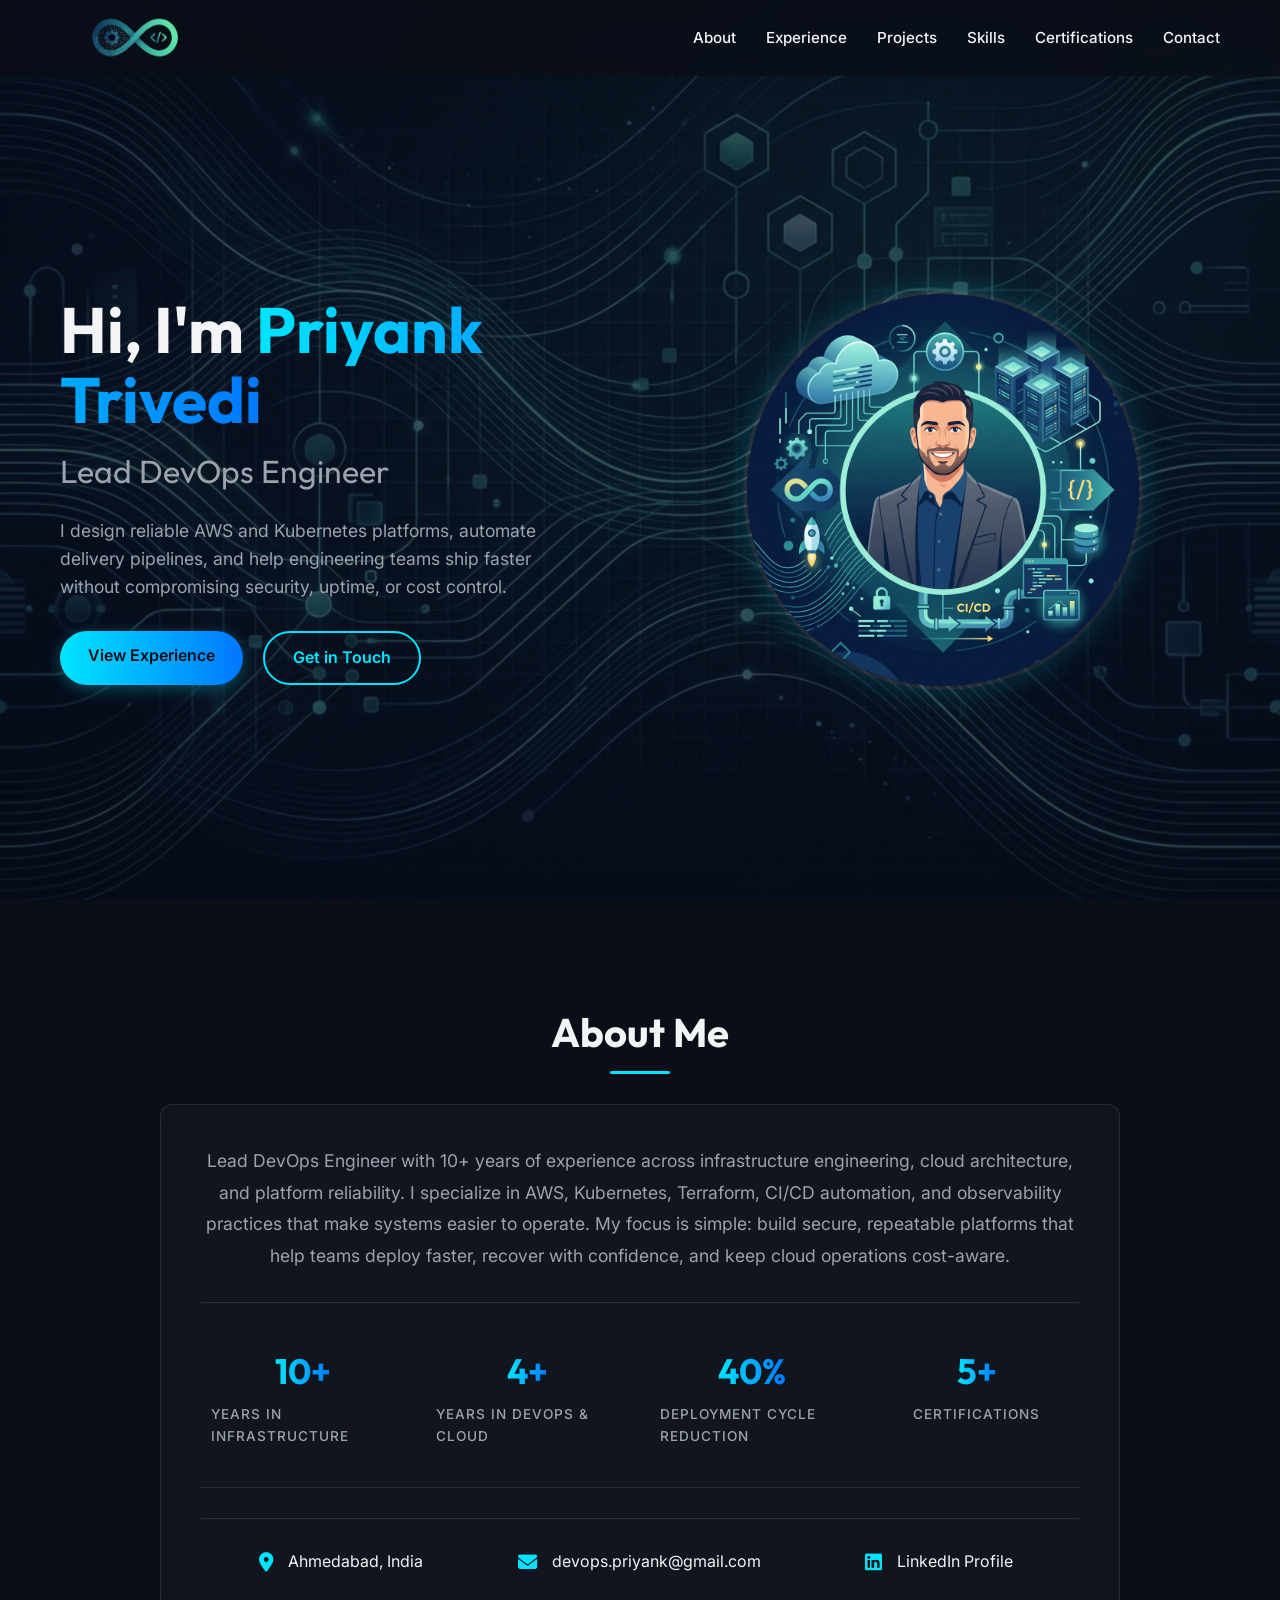
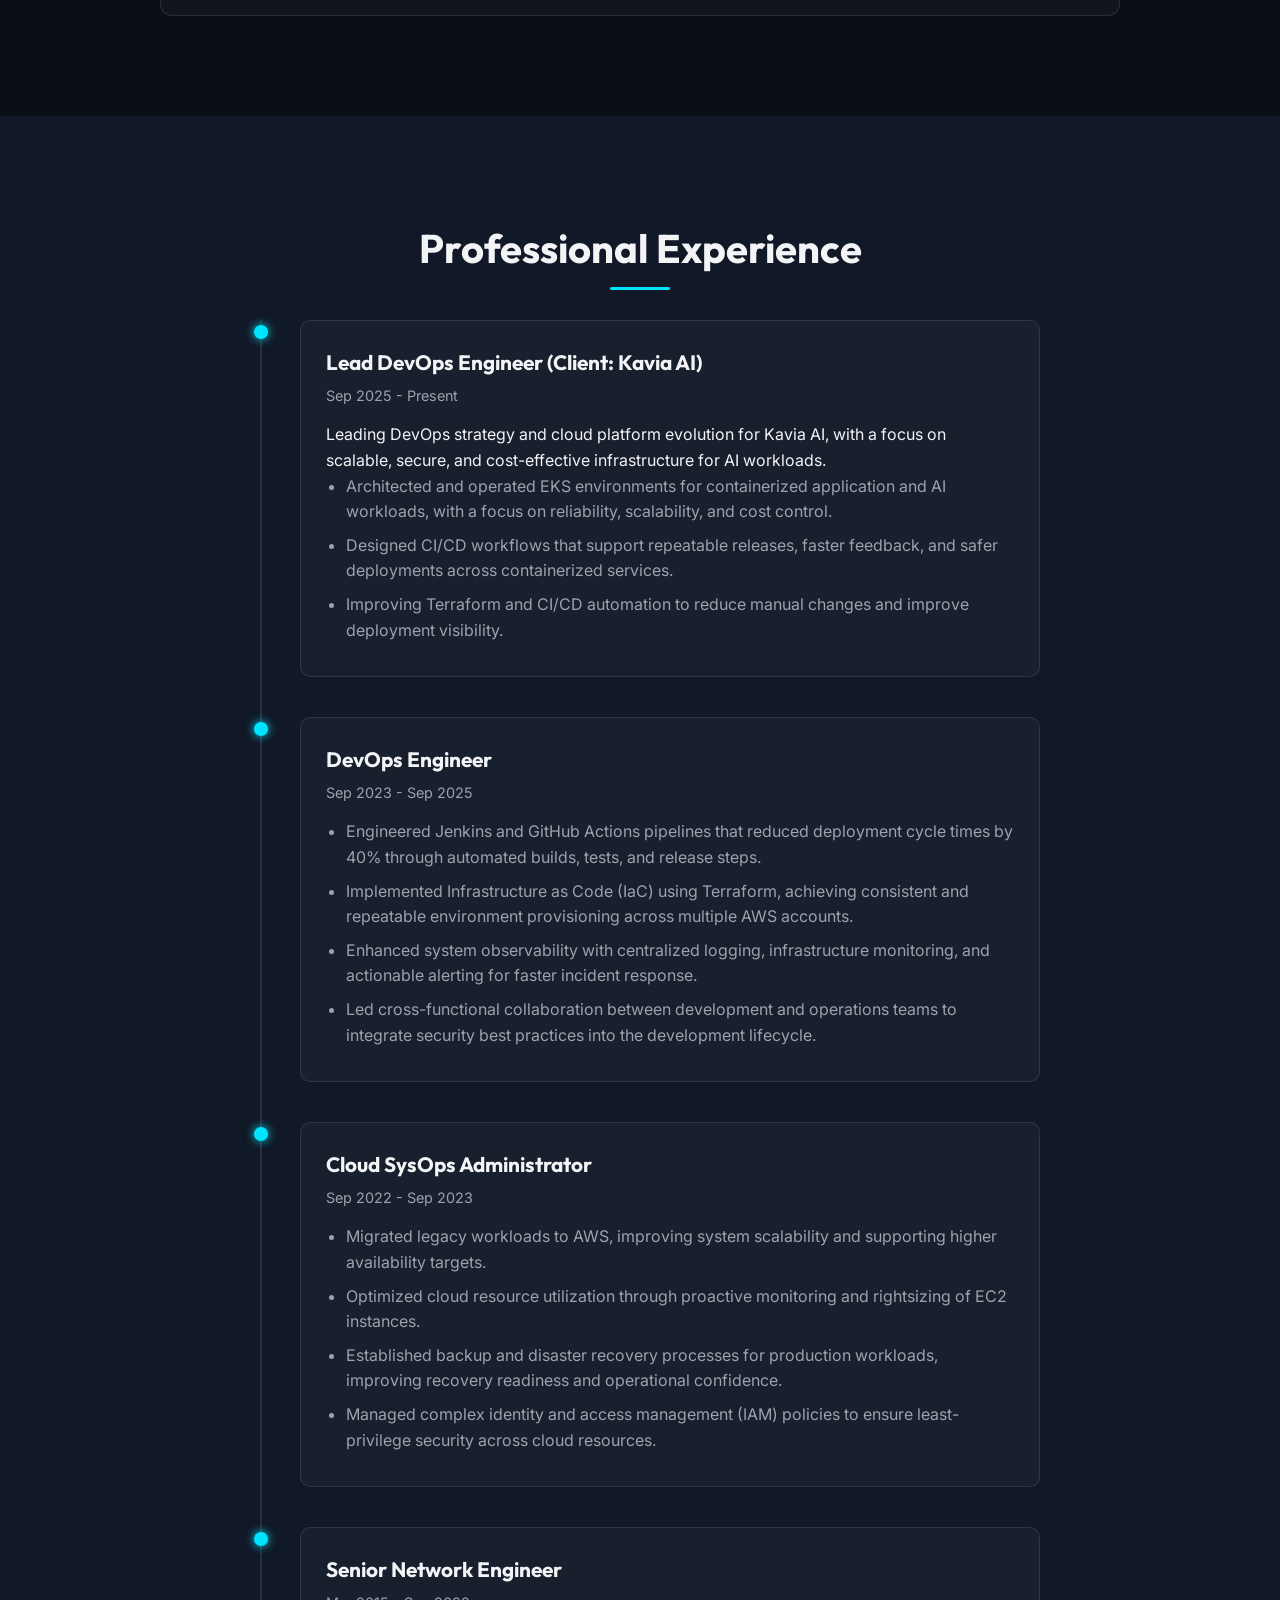
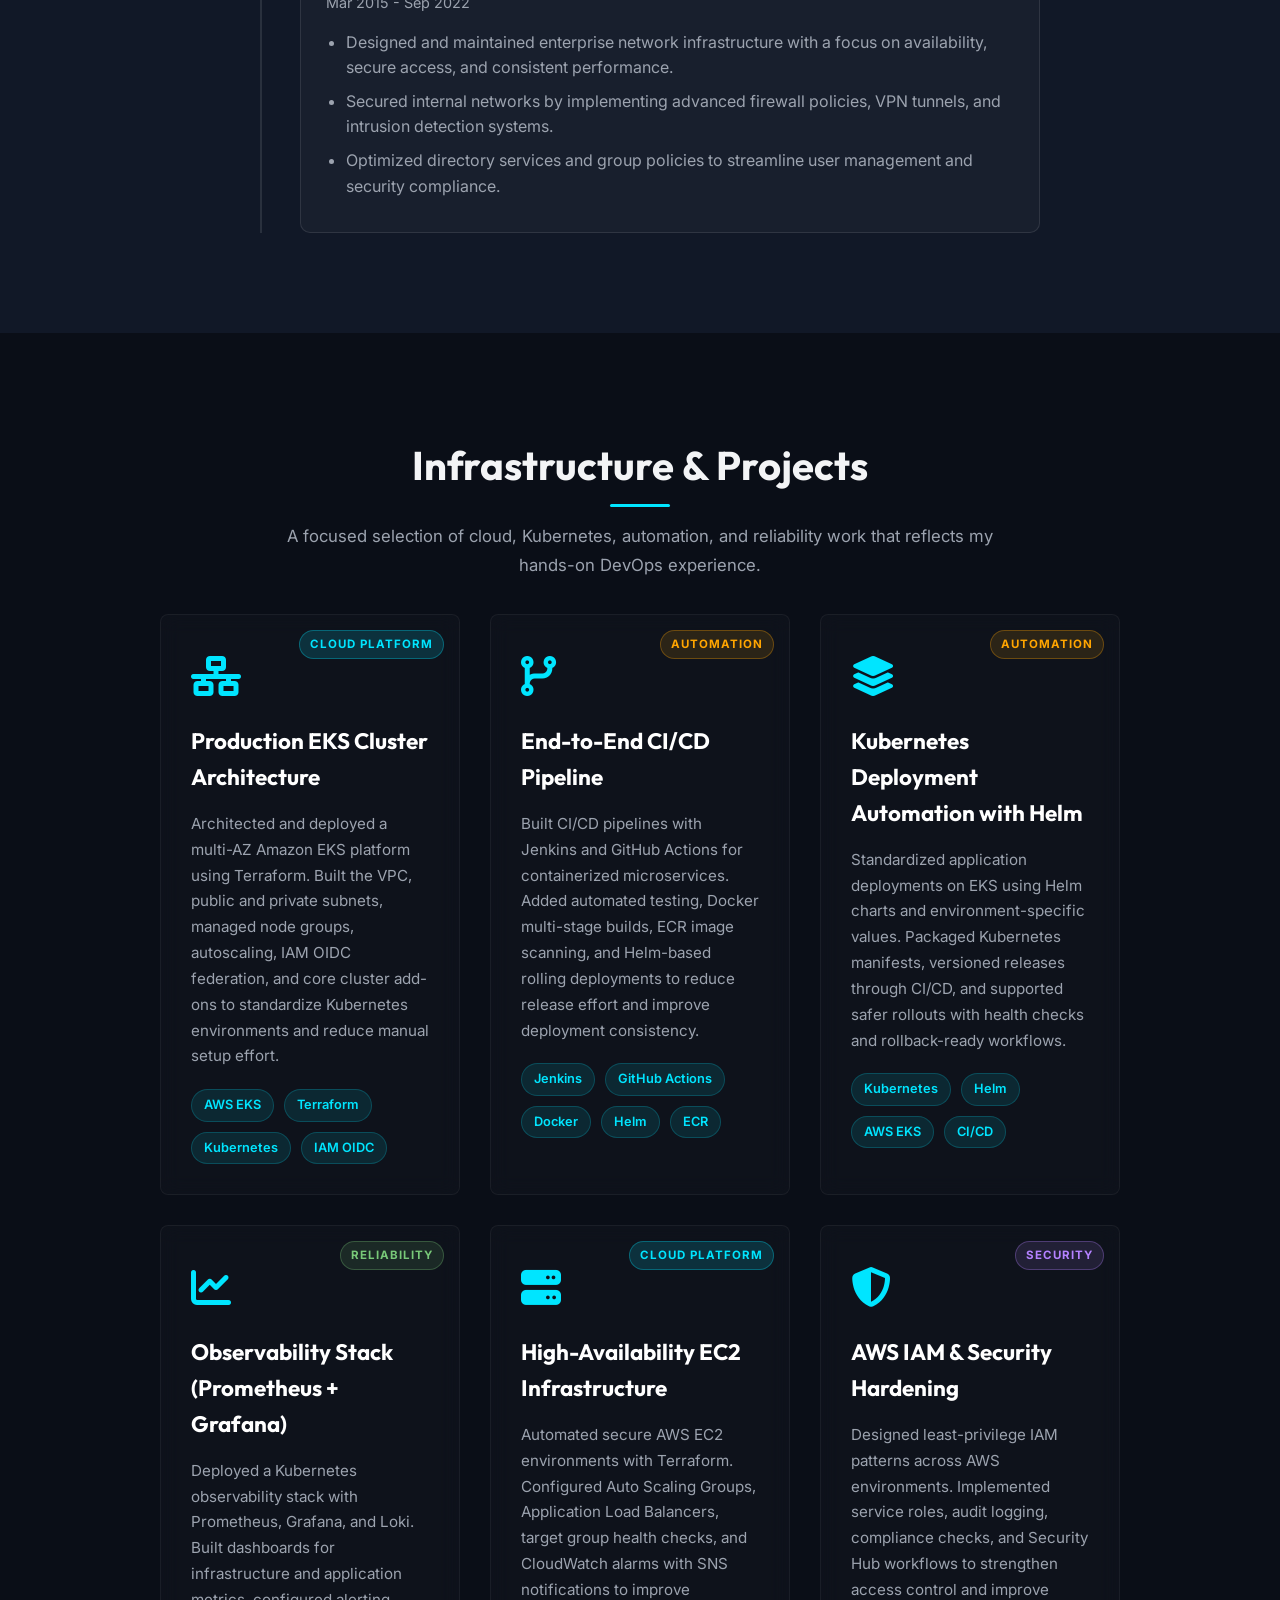
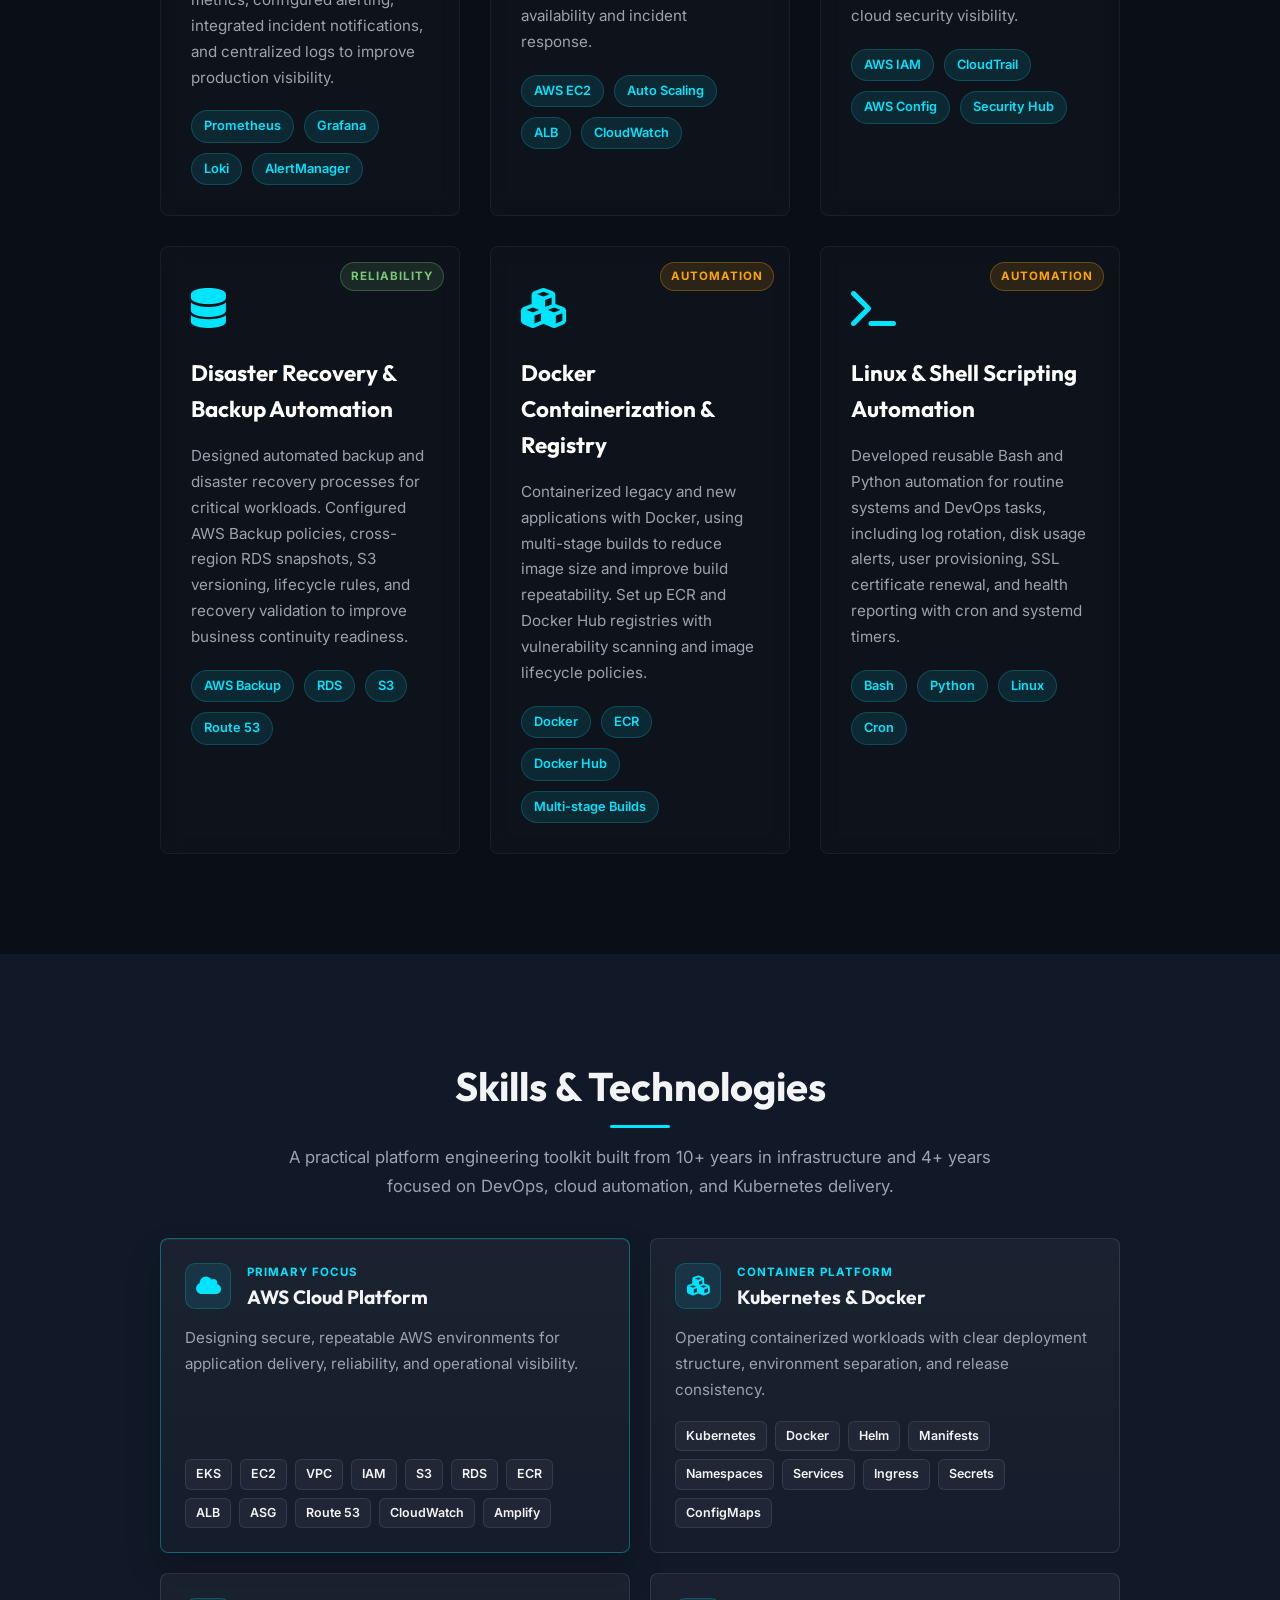
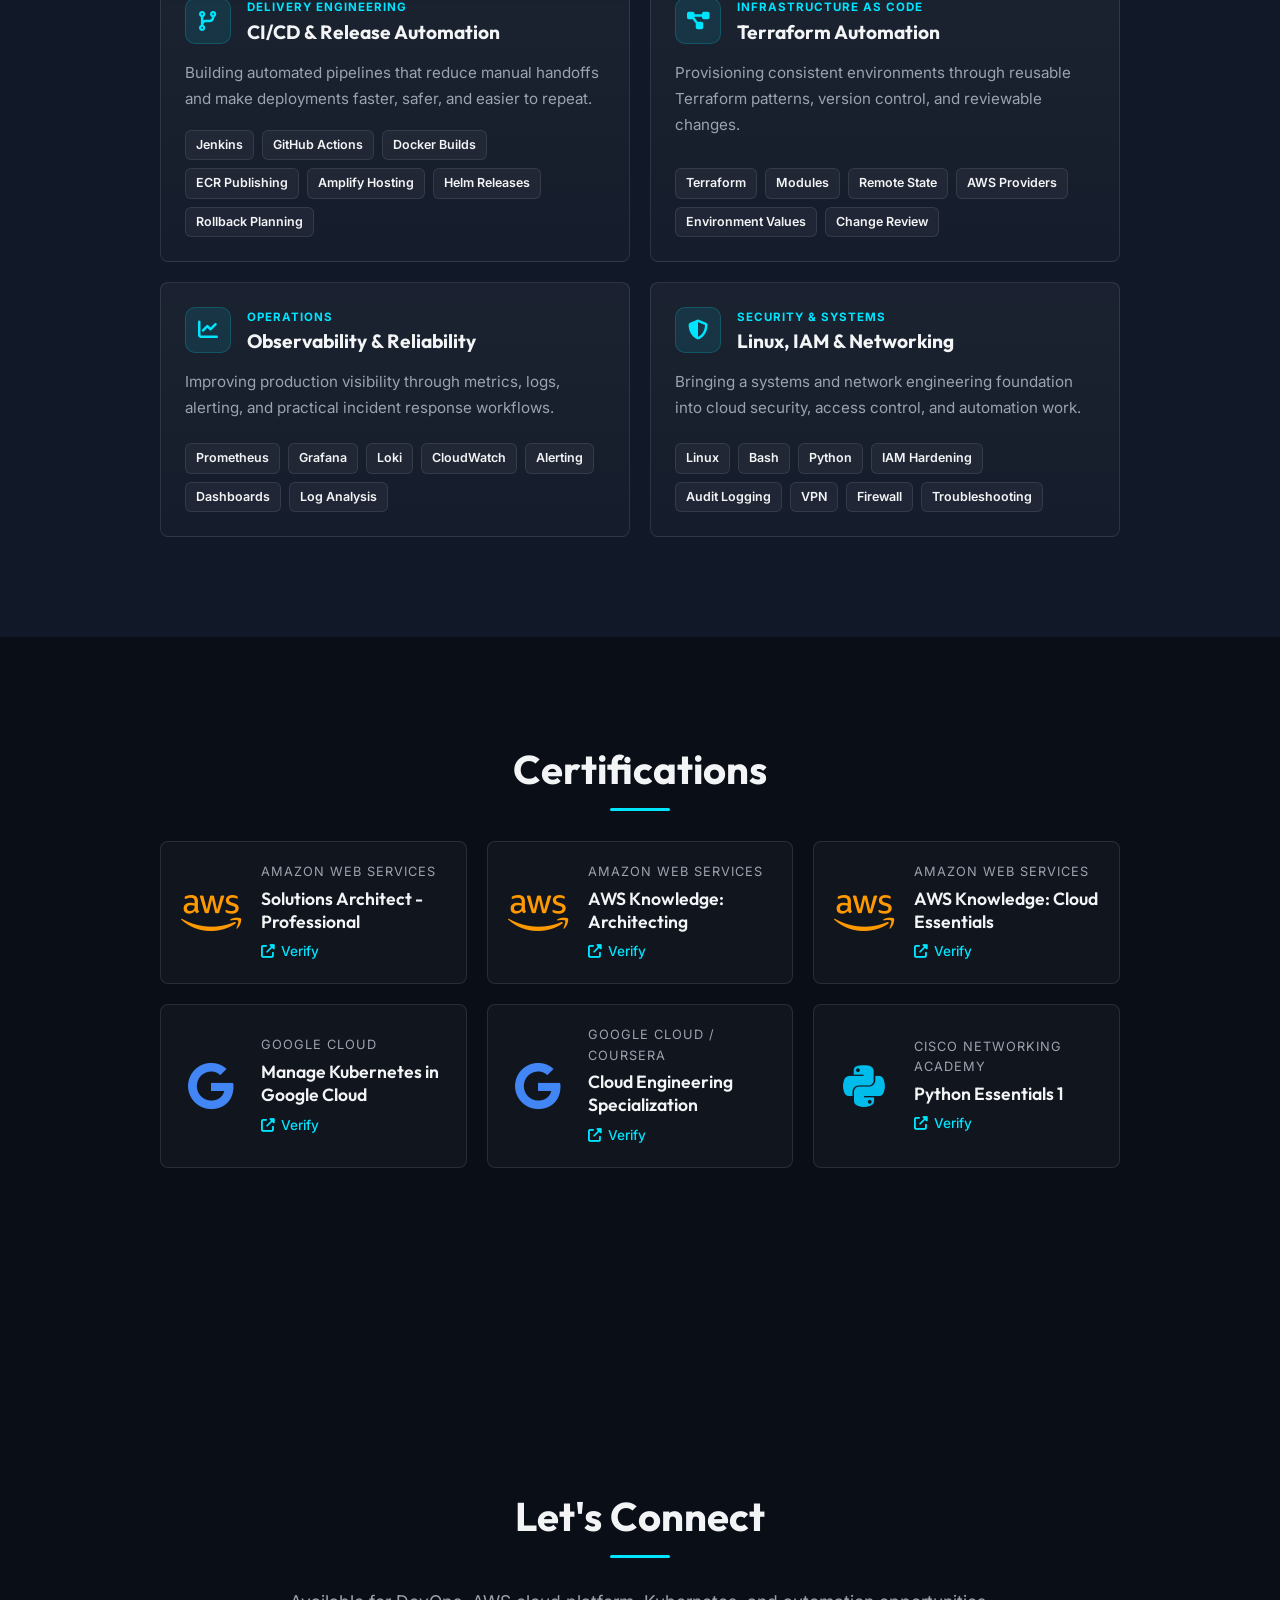
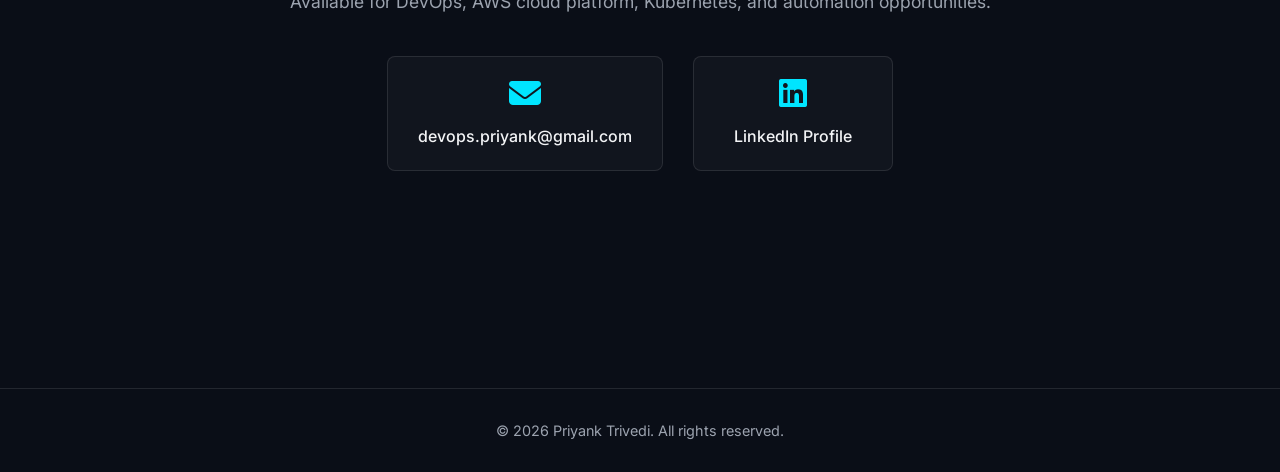
==== commit 41f476cd: "improved content & design" ====
--- a/index.html
+++ b/index.html
@@ -6,7 +6,7 @@
     <meta name="viewport" content="width=device-width, initial-scale=1.0">
     <title>Priyank Trivedi | Lead DevOps Engineer</title>
     <meta name="description"
-        content="Portfolio of Priyank Trivedi, Lead DevOps Engineer specialized in Docker, Jenkins, Kubernetes, AWS, and Cloud Computing.">
+        content="Portfolio of Priyank Trivedi, Lead DevOps Engineer specializing in AWS, Kubernetes, Terraform, CI/CD, observability, and cloud reliability.">
     <link rel="stylesheet" href="styles.css">
     <link rel="preconnect" href="https://fonts.googleapis.com">
     <link rel="preconnect" href="https://fonts.gstatic.com" crossorigin>
@@ -14,12 +14,13 @@
         href="https://fonts.googleapis.com/css2?family=Inter:wght@300;400;600;700&family=Outfit:wght@400;700&display=swap"
         rel="stylesheet">
     <link rel="stylesheet" href="https://cdnjs.cloudflare.com/ajax/libs/font-awesome/6.4.0/css/all.min.css">
+    <link rel="icon" type="image/svg+xml" href="assets/images/favicon.svg">
 </head>
 
 <body>
     <nav id="navbar">
         <div class="nav-content">
-            <a href="#" class="logo"><img src="assets/images/devops_mobius_logo.svg" alt="DevOps Mobius Logo"></a>
+            <a href="#hero" class="logo" aria-label="Priyank Trivedi portfolio home"><img src="assets/images/DevOps_logo.png" alt="DevOps Logo"></a>
             <ul class="nav-links">
                 <li><a href="#about">About</a></li>
                 <li><a href="#experience">Experience</a></li>
@@ -37,11 +38,11 @@
             <div class="hero-text">
                 <h1>Hi, I'm <span class="highlight">Priyank Trivedi</span></h1>
                 <h2>Lead DevOps Engineer</h2>
-                <p>Automating infrastructure, streamlining CI/CD pipelines, and ensuring system reliability with a focus
-                    on cutting-edge cloud technologies.</p>
+                <p>I design reliable AWS and Kubernetes platforms, automate delivery pipelines, and help engineering
+                    teams ship faster without compromising security, uptime, or cost control.</p>
                 <div class="hero-buttons">
                     <a href="#experience" class="btn btn-primary">View Experience</a>
-                    <a href="#contact" class="btn btn-secondary">Get In Touch</a>
+                    <a href="#contact" class="btn btn-secondary">Get in Touch</a>
                 </div>
             </div>
             <div class="hero-image">
@@ -54,29 +55,27 @@
         <div class="container">
             <h2 class="section-title">About Me</h2>
             <div class="about-content">
-                <p class="about-text">Lead DevOps Engineer with 10+ years of progressive experience in infrastructure
-                    engineering, cloud architecture, and platform reliability. I specialize in designing and operating
-                    production-grade Kubernetes environments on AWS, building end-to-end CI/CD pipelines, and driving
-                    Infrastructure as Code adoption using Terraform. From architecting highly available EKS clusters to
-                    implementing GitOps-driven deployment workflows, I bring a strategic, automation-first mindset to
-                    every challenge — ensuring teams ship faster, systems scale seamlessly, and infrastructure remains
-                    secure and cost-optimized.</p>
+                <p class="about-text">Lead DevOps Engineer with 10+ years of experience across infrastructure
+                    engineering, cloud architecture, and platform reliability. I specialize in AWS, Kubernetes,
+                    Terraform, CI/CD automation, and observability practices that make systems easier to operate. My
+                    focus is simple: build secure, repeatable platforms that help teams deploy faster, recover with
+                    confidence, and keep cloud operations cost-aware.</p>
                 <div class="about-stats">
                     <div class="stat-item">
                         <span class="stat-number">10+</span>
-                        <span class="stat-label">Years of Experience</span>
+                        <span class="stat-label">Years in Infrastructure</span>
+                    </div>
+                    <div class="stat-item">
+                        <span class="stat-number">4+</span>
+                        <span class="stat-label">Years in DevOps & Cloud</span>
                     </div>
                     <div class="stat-item">
                         <span class="stat-number">40%</span>
-                        <span class="stat-label">Faster Deployments</span>
+                        <span class="stat-label">Deployment Cycle Reduction</span>
                     </div>
                     <div class="stat-item">
                         <span class="stat-number">5+</span>
                         <span class="stat-label">Certifications</span>
-                    </div>
-                    <div class="stat-item">
-                        <span class="stat-number">99.9%</span>
-                        <span class="stat-label">Uptime Achieved</span>
                     </div>
                 </div>
                 <div class="quick-info">
@@ -86,11 +85,11 @@
                     </div>
                     <div class="info-item">
                         <i class="fas fa-envelope"></i>
-                        <span>devops.priyank@gmail.com</span>
+                        <a href="mailto:devops.priyank@gmail.com">devops.priyank@gmail.com</a>
                     </div>
                     <div class="info-item">
                         <i class="fab fa-linkedin"></i>
-                        <a href="https://www.linkedin.com/in/erpriyanktrivedi" target="_blank">LinkedIn Profile</a>
+                        <a href="https://www.linkedin.com/in/erpriyanktrivedi" target="_blank" rel="noopener noreferrer">LinkedIn Profile</a>
                     </div>
                 </div>
             </div>
@@ -99,21 +98,22 @@
 
     <section id="experience" class="section bg-dark">
         <div class="container">
-            <h2 class="section-title">Work Experience</h2>
+            <h2 class="section-title">Professional Experience</h2>
             <div class="timeline">
                 <div class="timeline-item">
                     <div class="timeline-dot"></div>
                     <div class="timeline-content">
                         <h3>Lead DevOps Engineer <span class="role-type">(Client: Kavia AI)</span></h3>
-                        <p class="date">09/2025 - PRESENT</p>
-                        <p>Leading the DevOps strategy and infrastructure evolution for Kavia AI. Focused on
-                            architecting scalable, secure, and cost-effective cloud solutions.</p>
+                        <p class="date">Sep 2025 - Present</p>
+                        <p>Leading DevOps strategy and cloud platform evolution for Kavia AI, with a focus on scalable,
+                            secure, and cost-effective infrastructure for AI workloads.</p>
                         <ul>
-                            <li>Architected and managed complex EKS environments for high-demand AI workloads.</li>
-                            <li>Designed advanced CI/CD architectures to support rapid feature deployment and automated
-                                scaling.</li>
-                            <li>Spearheading the transition towards a fully automated GitOps-driven infrastructure
-                                management.</li>
+                            <li>Architected and operated EKS environments for containerized application and AI
+                                workloads, with a focus on reliability, scalability, and cost control.</li>
+                            <li>Designed CI/CD workflows that support repeatable releases, faster feedback, and safer
+                                deployments across containerized services.</li>
+                            <li>Improving Terraform and CI/CD automation to reduce manual changes and improve
+                                deployment visibility.</li>
                         </ul>
                     </div>
                 </div>
@@ -121,16 +121,16 @@
                     <div class="timeline-dot"></div>
                     <div class="timeline-content">
                         <h3>DevOps Engineer</h3>
-                        <p class="date">09/2023 - 09/2025</p>
+                        <p class="date">Sep 2023 - Sep 2025</p>
                         <ul>
-                            <li>Engineered highly efficient CI/CD pipelines that reduced deployment cycle times by 40%.
-                            </li>
+                            <li>Engineered Jenkins and GitHub Actions pipelines that reduced deployment cycle times by
+                                40% through automated builds, tests, and release steps.</li>
                             <li>Implemented Infrastructure as Code (IaC) using Terraform, achieving consistent and
                                 repeatable environment provisioning across multiple AWS accounts.</li>
-                            <li>Enhanced system observability by implementing comprehensive logging, monitoring, and
-                                alerting frameworks.</li>
-                            <li>Lead cross-functional collaboration between Dev and Ops teams to integrate security best
-                                practices into the development lifecycle.</li>
+                            <li>Enhanced system observability with centralized logging, infrastructure monitoring, and
+                                actionable alerting for faster incident response.</li>
+                            <li>Led cross-functional collaboration between development and operations teams to integrate
+                                security best practices into the development lifecycle.</li>
                         </ul>
                     </div>
                 </div>
@@ -138,14 +138,14 @@
                     <div class="timeline-dot"></div>
                     <div class="timeline-content">
                         <h3>Cloud SysOps Administrator</h3>
-                        <p class="date">09/2022 - 09/2023</p>
+                        <p class="date">Sep 2022 - Sep 2023</p>
                         <ul>
-                            <li>Successfully migrated legacy workloads to AWS, improving overall system uptime and
-                                scalability.</li>
+                            <li>Migrated legacy workloads to AWS, improving system scalability and supporting higher
+                                availability targets.</li>
                             <li>Optimized cloud resource utilization through proactive monitoring and rightsizing of EC2
                                 instances.</li>
-                            <li>Established robust backup and disaster recovery protocols for mission-critical
-                                production environments.</li>
+                            <li>Established backup and disaster recovery processes for production workloads, improving
+                                recovery readiness and operational confidence.</li>
                             <li>Managed complex identity and access management (IAM) policies to ensure least-privilege
                                 security across cloud resources.</li>
                         </ul>
@@ -154,11 +154,11 @@
                 <div class="timeline-item">
                     <div class="timeline-dot"></div>
                     <div class="timeline-content">
-                        <h3>Sr Network Engineer</h3>
-                        <p class="date">03/2015 - 09/2022</p>
+                        <h3>Senior Network Engineer</h3>
+                        <p class="date">Mar 2015 - Sep 2022</p>
                         <ul>
-                            <li>Designed and maintained large-scale enterprise network infrastructures, ensuring high
-                                availability and peak performance.</li>
+                            <li>Designed and maintained enterprise network infrastructure with a focus on availability,
+                                secure access, and consistent performance.</li>
                             <li>Secured internal networks by implementing advanced firewall policies, VPN tunnels, and
                                 intrusion detection systems.</li>
                             <li>Optimized directory services and group policies to streamline user management and
@@ -173,15 +173,16 @@
     <section id="projects" class="section">
         <div class="container">
             <h2 class="section-title">Infrastructure & Projects</h2>
+            <p class="projects-intro">A focused selection of cloud, Kubernetes, automation, and reliability work that reflects my hands-on DevOps experience.</p>
             <div class="projects-grid">
 
-                <!-- Advanced Projects -->
-                <div class="project-card">
-                    <div class="project-badge project-badge--advanced">Advanced</div>
+                <!-- Cloud and platform projects -->
+                <div class="project-card">
+                    <div class="project-badge project-badge--platform">Cloud Platform</div>
                     <div class="project-icon"><i class="fas fa-network-wired"></i></div>
                     <div class="project-content">
                         <h3>Production EKS Cluster Architecture</h3>
-                        <p>Architected and deployed a multi-AZ, highly available Amazon EKS cluster using Terraform. Configured custom VPCs, public/private subnets, managed node groups with auto-scaling, IAM OIDC federation, and cluster add-ons (CoreDNS, kube-proxy, VPC CNI).</p>
+                        <p>Architected and deployed a multi-AZ Amazon EKS platform using Terraform. Built the VPC, public and private subnets, managed node groups, autoscaling, IAM OIDC federation, and core cluster add-ons to standardize Kubernetes environments and reduce manual setup effort.</p>
                         <div class="project-tags">
                             <span>AWS EKS</span><span>Terraform</span><span>Kubernetes</span><span>IAM OIDC</span>
                         </div>
@@ -189,11 +190,11 @@
                 </div>
 
                 <div class="project-card">
-                    <div class="project-badge project-badge--advanced">Advanced</div>
+                    <div class="project-badge project-badge--automation">Automation</div>
                     <div class="project-icon"><i class="fas fa-code-branch"></i></div>
                     <div class="project-content">
                         <h3>End-to-End CI/CD Pipeline</h3>
-                        <p>Built enterprise-grade CI/CD pipelines using Jenkins and GitHub Actions for microservices (FastAPI/Codegen). Implemented automated testing, Docker multi-stage builds, ECR image scanning, and zero-downtime blue/green deployments on EKS via Helm.</p>
+                        <p>Built CI/CD pipelines with Jenkins and GitHub Actions for containerized microservices. Added automated testing, Docker multi-stage builds, ECR image scanning, and Helm-based rolling deployments to reduce release effort and improve deployment consistency.</p>
                         <div class="project-tags">
                             <span>Jenkins</span><span>GitHub Actions</span><span>Docker</span><span>Helm</span><span>ECR</span>
                         </div>
@@ -201,36 +202,36 @@
                 </div>
 
                 <div class="project-card">
-                    <div class="project-badge project-badge--advanced">Advanced</div>
-                    <div class="project-icon"><i class="fas fa-infinity"></i></div>
-                    <div class="project-content">
-                        <h3>GitOps with ArgoCD</h3>
-                        <p>Implemented a fully automated GitOps workflow using ArgoCD on EKS. Git repositories serve as the single source of truth for cluster state, enabling automated drift detection, self-healing deployments, and declarative environment management across staging and production.</p>
-                        <div class="project-tags">
-                            <span>ArgoCD</span><span>GitOps</span><span>Kubernetes</span><span>Helm</span>
-                        </div>
-                    </div>
-                </div>
-
-                <div class="project-card">
-                    <div class="project-badge project-badge--advanced">Advanced</div>
+                    <div class="project-badge project-badge--automation">Automation</div>
+                    <div class="project-icon"><i class="fas fa-layer-group"></i></div>
+                    <div class="project-content">
+                        <h3>Kubernetes Deployment Automation with Helm</h3>
+                        <p>Standardized application deployments on EKS using Helm charts and environment-specific values. Packaged Kubernetes manifests, versioned releases through CI/CD, and supported safer rollouts with health checks and rollback-ready workflows.</p>
+                        <div class="project-tags">
+                            <span>Kubernetes</span><span>Helm</span><span>AWS EKS</span><span>CI/CD</span>
+                        </div>
+                    </div>
+                </div>
+
+                <div class="project-card">
+                    <div class="project-badge project-badge--reliability">Reliability</div>
                     <div class="project-icon"><i class="fas fa-chart-line"></i></div>
                     <div class="project-content">
                         <h3>Observability Stack (Prometheus + Grafana)</h3>
-                        <p>Deployed a full-stack observability platform using Prometheus, Grafana, and Loki on Kubernetes. Built custom dashboards for infrastructure and application metrics, configured alert rules, PagerDuty integration, and centralized log aggregation for production environments.</p>
+                        <p>Deployed a Kubernetes observability stack with Prometheus, Grafana, and Loki. Built dashboards for infrastructure and application metrics, configured alerting, integrated incident notifications, and centralized logs to improve production visibility.</p>
                         <div class="project-tags">
                             <span>Prometheus</span><span>Grafana</span><span>Loki</span><span>AlertManager</span>
                         </div>
                     </div>
                 </div>
 
-                <!-- Intermediate Projects -->
-                <div class="project-card">
-                    <div class="project-badge project-badge--intermediate">Intermediate</div>
+                <!-- Reliability and security projects -->
+                <div class="project-card">
+                    <div class="project-badge project-badge--platform">Cloud Platform</div>
                     <div class="project-icon"><i class="fas fa-server"></i></div>
                     <div class="project-content">
                         <h3>High-Availability EC2 Infrastructure</h3>
-                        <p>Automated provisioning of secure AWS EC2 environments with Terraform. Configured Auto Scaling Groups (ASG), Application Load Balancers (ALB), target group health checks, and custom CloudWatch alarms with SNS notifications for proactive incident response.</p>
+                        <p>Automated secure AWS EC2 environments with Terraform. Configured Auto Scaling Groups, Application Load Balancers, target group health checks, and CloudWatch alarms with SNS notifications to improve availability and incident response.</p>
                         <div class="project-tags">
                             <span>AWS EC2</span><span>Auto Scaling</span><span>ALB</span><span>CloudWatch</span>
                         </div>
@@ -238,11 +239,11 @@
                 </div>
 
                 <div class="project-card">
-                    <div class="project-badge project-badge--intermediate">Intermediate</div>
+                    <div class="project-badge project-badge--security">Security</div>
                     <div class="project-icon"><i class="fas fa-shield-alt"></i></div>
                     <div class="project-content">
                         <h3>AWS IAM & Security Hardening</h3>
-                        <p>Designed and enforced a least-privilege IAM strategy across multiple AWS accounts. Implemented IAM roles for service accounts (IRSA), SCPs in AWS Organizations, CloudTrail audit logging, AWS Config rules for compliance, and automated Security Hub findings remediation.</p>
+                        <p>Designed least-privilege IAM patterns across AWS environments. Implemented service roles, audit logging, compliance checks, and Security Hub workflows to strengthen access control and improve cloud security visibility.</p>
                         <div class="project-tags">
                             <span>AWS IAM</span><span>CloudTrail</span><span>AWS Config</span><span>Security Hub</span>
                         </div>
@@ -250,24 +251,24 @@
                 </div>
 
                 <div class="project-card">
-                    <div class="project-badge project-badge--intermediate">Intermediate</div>
+                    <div class="project-badge project-badge--reliability">Reliability</div>
                     <div class="project-icon"><i class="fas fa-database"></i></div>
                     <div class="project-content">
                         <h3>Disaster Recovery & Backup Automation</h3>
-                        <p>Designed and implemented automated backup and DR protocols for mission-critical workloads. Configured AWS Backup policies, cross-region RDS snapshots, S3 versioning with lifecycle rules, and regular DR drills to validate RTO/RPO targets.</p>
+                        <p>Designed automated backup and disaster recovery processes for critical workloads. Configured AWS Backup policies, cross-region RDS snapshots, S3 versioning, lifecycle rules, and recovery validation to improve business continuity readiness.</p>
                         <div class="project-tags">
                             <span>AWS Backup</span><span>RDS</span><span>S3</span><span>Route 53</span>
                         </div>
                     </div>
                 </div>
 
-                <!-- Basic Projects -->
-                <div class="project-card">
-                    <div class="project-badge project-badge--basic">Foundational</div>
+                <!-- Automation projects -->
+                <div class="project-card">
+                    <div class="project-badge project-badge--automation">Automation</div>
                     <div class="project-icon"><i class="fas fa-cubes"></i></div>
                     <div class="project-content">
                         <h3>Docker Containerization & Registry</h3>
-                        <p>Containerized multiple legacy and greenfield applications using Docker with optimized multi-stage builds to minimize image sizes. Set up private ECR and Docker Hub registries with automated vulnerability scanning and image lifecycle policies.</p>
+                        <p>Containerized legacy and new applications with Docker, using multi-stage builds to reduce image size and improve build repeatability. Set up ECR and Docker Hub registries with vulnerability scanning and image lifecycle policies.</p>
                         <div class="project-tags">
                             <span>Docker</span><span>ECR</span><span>Docker Hub</span><span>Multi-stage Builds</span>
                         </div>
@@ -275,11 +276,11 @@
                 </div>
 
                 <div class="project-card">
-                    <div class="project-badge project-badge--basic">Foundational</div>
+                    <div class="project-badge project-badge--automation">Automation</div>
                     <div class="project-icon"><i class="fas fa-terminal"></i></div>
                     <div class="project-content">
                         <h3>Linux & Shell Scripting Automation</h3>
-                        <p>Developed a library of reusable Bash and Python scripts for routine sysadmin and DevOps tasks — including automated log rotation, disk usage alerting, user provisioning, SSL certificate renewal, and server health check reporting via cron and systemd timers.</p>
+                        <p>Developed reusable Bash and Python automation for routine systems and DevOps tasks, including log rotation, disk usage alerts, user provisioning, SSL certificate renewal, and health reporting with cron and systemd timers.</p>
                         <div class="project-tags">
                             <span>Bash</span><span>Python</span><span>Linux</span><span>Cron</span>
                         </div>
@@ -293,31 +294,90 @@
     <section id="skills" class="section bg-dark">
         <div class="container">
             <h2 class="section-title">Skills & Technologies</h2>
-            <div class="skills-grid">
-                <div class="skill-card">
-                    <i class="fas fa-cloud"></i>
-                    <h3>Cloud Infrastructure</h3>
-                    <p>AWS (EKS, EC2, S3, RDS, IAM, Route53, VPC), Google Cloud, Terraform (IaC)</p>
-                </div>
-                <div class="skill-card">
-                    <i class="fas fa-cubes"></i>
-                    <h3>Orchestration & Tools</h3>
-                    <p>Kubernetes, Docker, Helm, GitOps, Configuration Management</p>
-                </div>
-                <div class="skill-card">
-                    <i class="fas fa-cogs"></i>
-                    <h3>CI/CD & Automation</h3>
-                    <p>Jenkins, GitHub Actions, CI/CD Pipeline Design, Process Automation</p>
-                </div>
-                <div class="skill-card">
-                    <i class="fas fa-chart-line"></i>
-                    <h3>Observability & Security</h3>
-                    <p>CloudWatch, Prometheus, Grafana, Logging, CNSS Security, Network Security</p>
-                </div>
-                <div class="skill-card">
-                    <i class="fas fa-terminal"></i>
-                    <h3>OS & Scripting</h3>
-                    <p>Linux Administration, Advanced Shell Scripting, Python Automation</p>
+            <p class="skills-intro">A practical platform engineering toolkit built from 10+ years in infrastructure and 4+ years focused on DevOps, cloud automation, and Kubernetes delivery.</p>
+            <div class="skills-matrix">
+                <div class="skill-domain skill-domain--primary">
+                    <div class="skill-domain-heading">
+                        <i class="fas fa-cloud"></i>
+                        <div>
+                            <span>Primary Focus</span>
+                            <h3>AWS Cloud Platform</h3>
+                        </div>
+                    </div>
+                    <p>Designing secure, repeatable AWS environments for application delivery, reliability, and operational visibility.</p>
+                    <div class="skill-stack">
+                        <span>EKS</span><span>EC2</span><span>VPC</span><span>IAM</span><span>S3</span><span>RDS</span><span>ECR</span><span>ALB</span><span>ASG</span><span>Route 53</span><span>CloudWatch</span><span>Amplify</span>
+                    </div>
+                </div>
+
+                <div class="skill-domain">
+                    <div class="skill-domain-heading">
+                        <i class="fas fa-cubes"></i>
+                        <div>
+                            <span>Container Platform</span>
+                            <h3>Kubernetes & Docker</h3>
+                        </div>
+                    </div>
+                    <p>Operating containerized workloads with clear deployment structure, environment separation, and release consistency.</p>
+                    <div class="skill-stack">
+                        <span>Kubernetes</span><span>Docker</span><span>Helm</span><span>Manifests</span><span>Namespaces</span><span>Services</span><span>Ingress</span><span>Secrets</span><span>ConfigMaps</span>
+                    </div>
+                </div>
+
+                <div class="skill-domain">
+                    <div class="skill-domain-heading">
+                        <i class="fas fa-code-branch"></i>
+                        <div>
+                            <span>Delivery Engineering</span>
+                            <h3>CI/CD & Release Automation</h3>
+                        </div>
+                    </div>
+                    <p>Building automated pipelines that reduce manual handoffs and make deployments faster, safer, and easier to repeat.</p>
+                    <div class="skill-stack">
+                        <span>Jenkins</span><span>GitHub Actions</span><span>Docker Builds</span><span>ECR Publishing</span><span>Amplify Hosting</span><span>Helm Releases</span><span>Rollback Planning</span>
+                    </div>
+                </div>
+
+                <div class="skill-domain">
+                    <div class="skill-domain-heading">
+                        <i class="fas fa-diagram-project"></i>
+                        <div>
+                            <span>Infrastructure as Code</span>
+                            <h3>Terraform Automation</h3>
+                        </div>
+                    </div>
+                    <p>Provisioning consistent environments through reusable Terraform patterns, version control, and reviewable changes.</p>
+                    <div class="skill-stack">
+                        <span>Terraform</span><span>Modules</span><span>Remote State</span><span>AWS Providers</span><span>Environment Values</span><span>Change Review</span>
+                    </div>
+                </div>
+
+                <div class="skill-domain">
+                    <div class="skill-domain-heading">
+                        <i class="fas fa-chart-line"></i>
+                        <div>
+                            <span>Operations</span>
+                            <h3>Observability & Reliability</h3>
+                        </div>
+                    </div>
+                    <p>Improving production visibility through metrics, logs, alerting, and practical incident response workflows.</p>
+                    <div class="skill-stack">
+                        <span>Prometheus</span><span>Grafana</span><span>Loki</span><span>CloudWatch</span><span>Alerting</span><span>Dashboards</span><span>Log Analysis</span>
+                    </div>
+                </div>
+
+                <div class="skill-domain">
+                    <div class="skill-domain-heading">
+                        <i class="fas fa-shield-alt"></i>
+                        <div>
+                            <span>Security & Systems</span>
+                            <h3>Linux, IAM & Networking</h3>
+                        </div>
+                    </div>
+                    <p>Bringing a systems and network engineering foundation into cloud security, access control, and automation work.</p>
+                    <div class="skill-stack">
+                        <span>Linux</span><span>Bash</span><span>Python</span><span>IAM Hardening</span><span>Audit Logging</span><span>VPN</span><span>Firewall</span><span>Troubleshooting</span>
+                    </div>
                 </div>
             </div>
         </div>
@@ -334,7 +394,7 @@
                     </div>
                     <div class="cert-badge-body">
                         <span class="cert-badge-issuer">Amazon Web Services</span>
-                        <h4 class="cert-badge-name">Solutions Architect – Professional</h4>
+                        <h4 class="cert-badge-name">Solutions Architect - Professional</h4>
                         <span class="cert-badge-verify"><i class="fas fa-external-link-alt"></i> Verify</span>
                     </div>
                 </a>
@@ -401,13 +461,13 @@
     <section id="contact" class="section">
         <div class="container text-center">
             <h2 class="section-title">Let's Connect</h2>
-            <p class="contact-subtitle">Interested in collaborating or have a question? Feel free to reach out!</p>
+            <p class="contact-subtitle">Available for DevOps, AWS cloud platform, Kubernetes, and automation opportunities.</p>
             <div class="contact-cards">
                 <a href="mailto:devops.priyank@gmail.com" class="contact-card">
                     <i class="fas fa-envelope"></i>
                     <span>devops.priyank@gmail.com</span>
                 </a>
-                <a href="https://www.linkedin.com/in/erpriyanktrivedi" target="_blank" class="contact-card">
+                <a href="https://www.linkedin.com/in/erpriyanktrivedi" target="_blank" rel="noopener noreferrer" class="contact-card">
                     <i class="fab fa-linkedin"></i>
                     <span>LinkedIn Profile</span>
                 </a>
@@ -423,4 +483,4 @@
     <script src="script.js"></script>
 </body>
 
-</html>+</html>
--- a/styles.css
+++ b/styles.css
@@ -43,7 +43,7 @@
     position: fixed;
     top: 0;
     width: 100%;
-    padding: 20px 0;
+    padding: 0;
     background: rgba(10, 14, 23, 0.8);
     backdrop-filter: blur(10px);
     z-index: 1000;
@@ -52,7 +52,7 @@
 }
 
 #navbar.scrolled {
-    padding: 10px 0;
+    padding: 5px 0;
     background: rgba(10, 14, 23, 0.95);
     border-bottom: 1px solid var(--border-color);
 }
@@ -72,18 +72,11 @@
 }
 
 .logo img {
-    height: 55px;
-    margin-top: -15px;
-    margin-bottom: -15px;
+    height: 75px;
     width: auto;
     max-width: 250px;
     object-fit: contain;
     transition: transform 0.3s ease;
-}
-
-.logo {
-    display: flex;
-    align-items: center;
 }
 
 .logo:hover img {
@@ -113,8 +106,14 @@
     transition: width 0.3s ease;
 }
 
-.nav-links a:hover::after {
+.nav-links a:hover::after,
+.nav-links a.active::after {
     width: 100%;
+}
+
+.nav-links a.active {
+    color: var(--primary-color) !important;
+    opacity: 1 !important;
 }
 
 /* Hero Section */
@@ -295,7 +294,7 @@
     background: var(--card-bg);
     border: 1px solid var(--border-color);
     padding: 40px;
-    border-radius: 20px;
+    border-radius: 12px;
     backdrop-filter: blur(10px);
 }
 
@@ -323,7 +322,7 @@
     align-items: center;
     gap: 5px;
     padding: 15px 10px;
-    border-radius: 12px;
+    border-radius: 8px;
     transition: transform 0.3s ease, background 0.3s ease;
 }
 
@@ -417,7 +416,7 @@
     background: var(--card-bg);
     border: 1px solid var(--border-color);
     padding: 25px;
-    border-radius: 15px;
+    border-radius: 10px;
     transition: transform 0.3s ease, border-color 0.3s ease;
 }
 
@@ -452,54 +451,124 @@
 }
 
 /* Skills */
-.skills-grid {
+.skills-intro {
+    color: var(--text-muted);
+    font-size: 1.05rem;
+    line-height: 1.7;
+    max-width: 760px;
+    margin: -15px auto 38px;
+    text-align: center;
+}
+
+.skills-matrix {
     display: grid;
-    grid-template-columns: repeat(auto-fit, minmax(220px, 1fr));
-    gap: 30px;
-}
-
-.skill-card {
-    background: var(--card-bg);
+    grid-template-columns: repeat(2, minmax(0, 1fr));
+    gap: 20px;
+}
+
+.skill-domain {
+    background: linear-gradient(180deg, rgba(255, 255, 255, 0.045), rgba(255, 255, 255, 0.018));
     border: 1px solid var(--border-color);
-    padding: 30px 20px;
-    border-radius: 15px;
-    text-align: center;
-    transition: transform 0.3s ease, background 0.3s ease;
-}
-
-.skill-card:hover {
-    transform: translateY(-5px);
-    background: rgba(0, 229, 255, 0.05);
-    border-color: var(--primary-color);
-}
-
-.skill-card i {
-    font-size: 2.5rem;
-    color: var(--primary-color);
-    margin-bottom: 15px;
-}
-
-.skill-card h3 {
-    margin-bottom: 10px;
+    border-radius: 8px;
+    padding: 24px;
+    min-height: 255px;
+    display: flex;
+    flex-direction: column;
+    transition: transform 0.3s ease, border-color 0.3s ease, background 0.3s ease;
+}
+
+.skill-domain:hover {
+    transform: translateY(-4px);
+    border-color: rgba(0, 229, 255, 0.45);
+    background: linear-gradient(180deg, rgba(0, 229, 255, 0.075), rgba(255, 255, 255, 0.02));
+}
+
+.skill-domain--primary {
+    border-color: rgba(0, 229, 255, 0.35);
+    box-shadow: inset 0 1px 0 rgba(255, 255, 255, 0.06), 0 18px 35px rgba(0, 0, 0, 0.18);
+}
+
+.skill-domain-heading {
+    display: flex;
+    align-items: center;
+    gap: 16px;
+    margin-bottom: 16px;
+}
+
+.skill-domain-heading i {
+    width: 46px;
+    height: 46px;
+    display: inline-flex;
+    align-items: center;
+    justify-content: center;
+    border-radius: 10px;
+    background: rgba(0, 229, 255, 0.1);
+    border: 1px solid rgba(0, 229, 255, 0.18);
+    color: var(--primary-color);
+    font-size: 1.25rem;
+    flex: 0 0 auto;
+}
+
+.skill-domain-heading span {
+    display: block;
+    color: var(--primary-color);
+    font-size: 0.72rem;
+    font-weight: 700;
+    letter-spacing: 1px;
+    text-transform: uppercase;
+    margin-bottom: 3px;
+}
+
+.skill-domain-heading h3 {
     font-size: 1.2rem;
-}
-
-.skill-card p {
+    line-height: 1.25;
+}
+
+.skill-domain p {
     color: var(--text-muted);
     font-size: 0.95rem;
+    line-height: 1.7;
+    margin-bottom: 18px;
+}
+
+.skill-stack {
+    display: flex;
+    flex-wrap: wrap;
+    gap: 8px;
+    margin-top: auto;
+}
+
+.skill-stack span {
+    border: 1px solid rgba(255, 255, 255, 0.09);
+    background: rgba(255, 255, 255, 0.045);
+    color: var(--text-main);
+    border-radius: 6px;
+    font-size: 0.78rem;
+    font-weight: 600;
+    line-height: 1;
+    padding: 8px 10px;
 }
 
 /* Projects */
 .projects-grid {
     display: grid;
-    grid-template-columns: repeat(auto-fit, minmax(300px, 1fr));
+    grid-template-columns: repeat(auto-fit, minmax(min(100%, 300px), 1fr));
     gap: 30px;
+}
+
+.projects-intro {
+    color: var(--text-muted);
+    font-size: 1.05rem;
+    line-height: 1.7;
+    max-width: 720px;
+    margin: -15px auto 35px;
+    text-align: center;
 }
 
 .project-card {
     background: rgba(255, 255, 255, 0.02);
     border: 1px solid rgba(255, 255, 255, 0.05);
-    border-radius: 20px;
+    border-radius: 8px;
     overflow: hidden;
     transition: all 0.4s cubic-bezier(0.175, 0.885, 0.32, 1.275);
     position: relative;
@@ -542,22 +611,28 @@
     z-index: 2;
 }
 
-.project-badge--advanced {
+.project-badge--platform {
     background: rgba(0, 229, 255, 0.15);
     color: var(--primary-color);
     border: 1px solid rgba(0, 229, 255, 0.3);
 }
 
-.project-badge--intermediate {
+.project-badge--automation {
     background: rgba(255, 165, 0, 0.12);
     color: #ffa500;
     border: 1px solid rgba(255, 165, 0, 0.3);
 }
 
-.project-badge--basic {
+.project-badge--reliability {
     background: rgba(120, 200, 120, 0.12);
     color: #78c878;
     border: 1px solid rgba(120, 200, 120, 0.3);
+}
+
+.project-badge--security {
+    background: rgba(180, 130, 255, 0.12);
+    color: #b482ff;
+    border: 1px solid rgba(180, 130, 255, 0.3);
 }
 
 .project-icon {
@@ -606,7 +681,7 @@
 /* Certifications */
 .cert-badges-grid {
     display: grid;
-    grid-template-columns: repeat(auto-fit, minmax(300px, 1fr));
+    grid-template-columns: repeat(auto-fit, minmax(min(100%, 300px), 1fr));
     gap: 20px;
     max-width: 1000px;
     margin: 0 auto;
@@ -618,7 +693,7 @@
     background: var(--card-bg);
     border: 1px solid var(--border-color);
     padding: 20px;
-    border-radius: 12px;
+    border-radius: 8px;
     transition: transform 0.3s ease, border-color 0.3s ease, box-shadow 0.3s ease;
     gap: 20px;
     text-decoration: none;
@@ -702,7 +777,14 @@
     color: var(--secondary-color);
 }
 
-/* Contact */
+#contact.section {
+    min-height: 80vh;
+    display: flex;
+    flex-direction: column;
+    justify-content: center;
+    padding: 60px 0;
+}
+
 .contact-subtitle {
     color: var(--text-muted);
     margin-bottom: 40px;
@@ -720,7 +802,7 @@
     background: var(--card-bg);
     border: 1px solid var(--border-color);
     padding: 20px 30px;
-    border-radius: 15px;
+    border-radius: 8px;
     display: flex;
     flex-direction: column;
     align-items: center;
@@ -767,16 +849,50 @@
     .hero-text p {
         margin: 0 auto 30px;
     }
+
+    .skills-matrix {
+        grid-template-columns: 1fr;
+    }
 }
 
 @media (max-width: 768px) {
+    #navbar {
+        background: rgba(10, 14, 23, 0.96);
+    }
+
+    .nav-content {
+        flex-direction: column;
+        align-items: stretch;
+        gap: 4px;
+    }
+
+    .logo {
+        justify-content: center;
+    }
+
+    .logo img {
+        height: 58px;
+    }
+
     .nav-links {
+        display: flex;
+        gap: 18px;
+        overflow-x: auto;
+        padding: 0 0 12px;
+        scrollbar-width: none;
+        white-space: nowrap;
+    }
+
+    .nav-links::-webkit-scrollbar {
         display: none;
-        /* Add mobile menu later if needed */
+    }
+
+    .nav-links a {
+        font-size: 0.85rem;
     }
 
     .hero-text h1 {
-        font-size: 3rem;
+        font-size: 2.7rem;
     }
 
     .profile-img {
@@ -791,4 +907,49 @@
     .about-stats {
         grid-template-columns: repeat(2, 1fr);
     }
-}+
+}
+
+@media (max-width: 480px) {
+    .hero-buttons {
+        flex-direction: column;
+        align-items: stretch;
+    }
+
+    .btn {
+        text-align: center;
+    }
+
+    .hero-text h1 {
+        font-size: 2.25rem;
+    }
+
+    .hero-text h2 {
+        font-size: 1.5rem;
+    }
+
+    .profile-img {
+        width: 240px;
+        height: 240px;
+    }
+
+    .about-content,
+    .timeline-content,
+    .skill-domain,
+    .project-content,
+    .cert-badge {
+        padding: 22px;
+    }
+
+    .project-icon {
+        padding: 26px 22px 12px;
+    }
+
+    .stat-number {
+        font-size: 1.9rem;
+    }
+
+    .stat-label {
+        font-size: 0.72rem;
+    }
+}
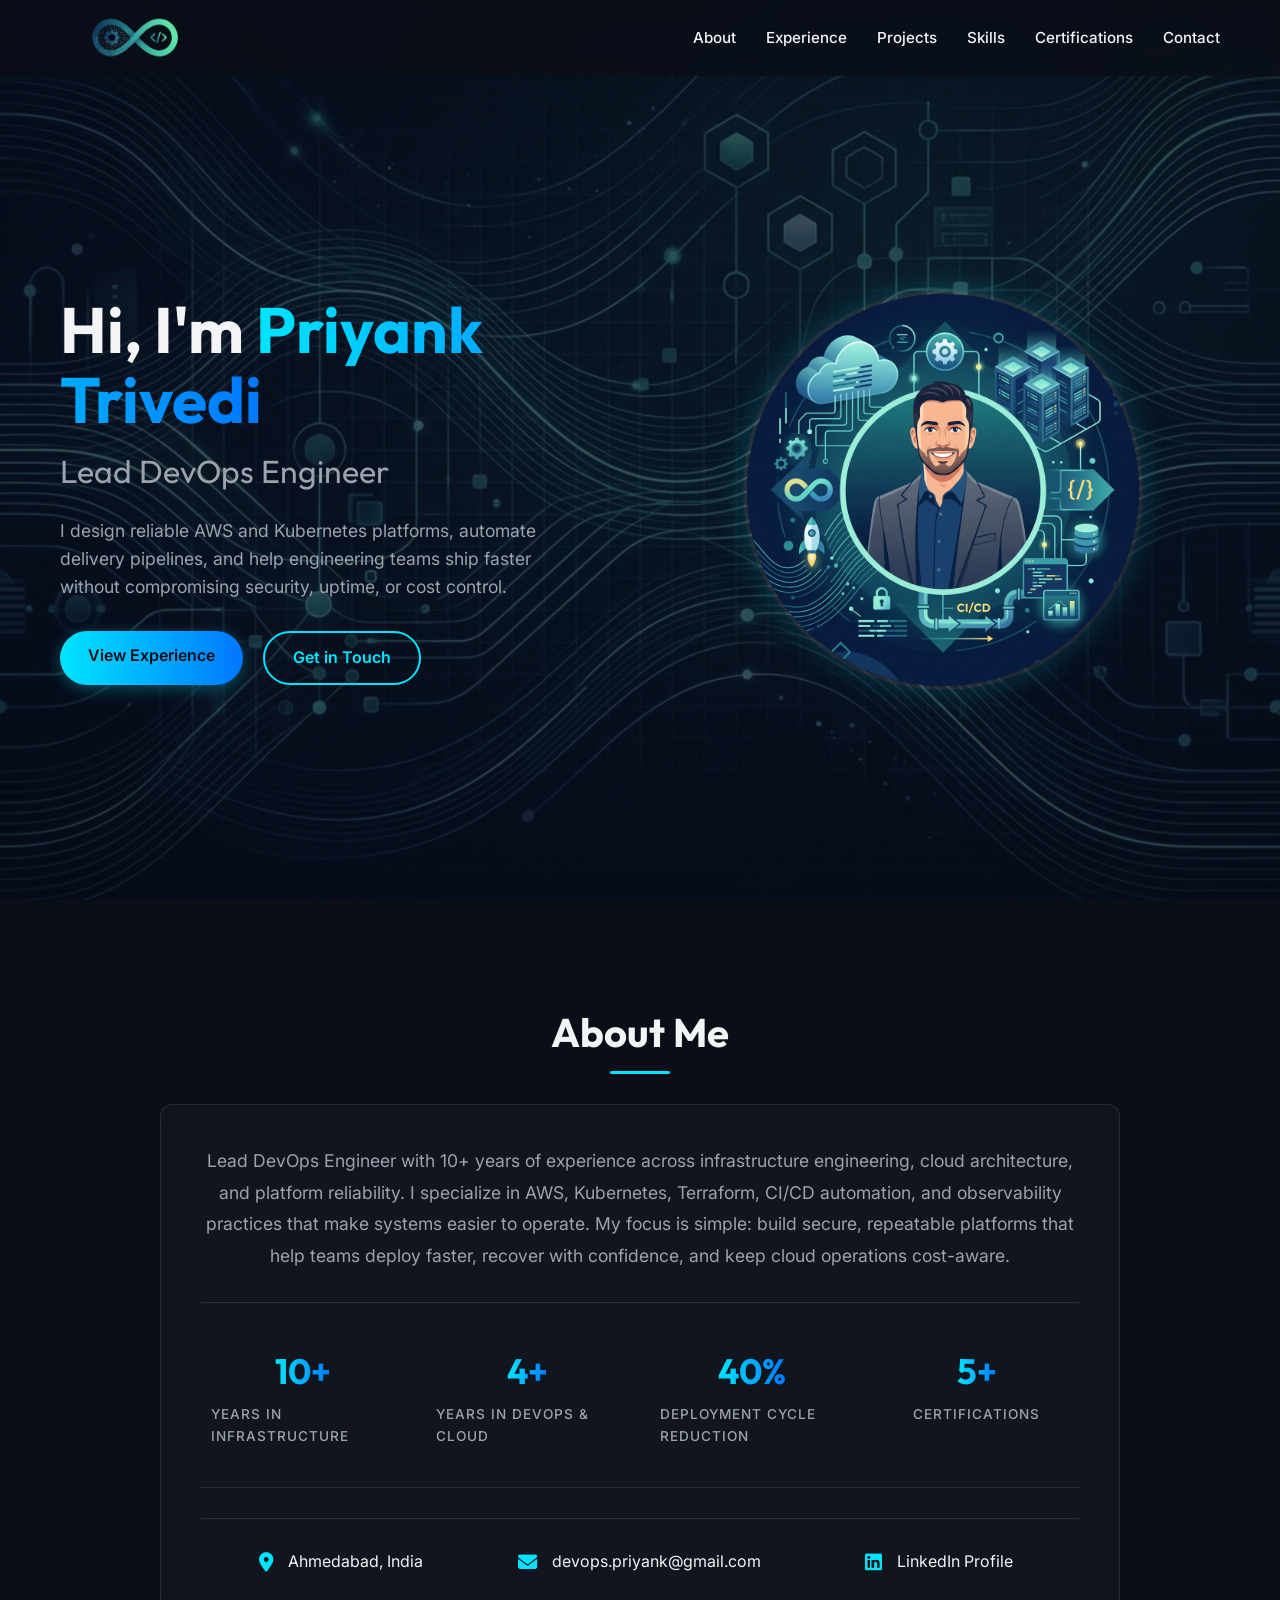
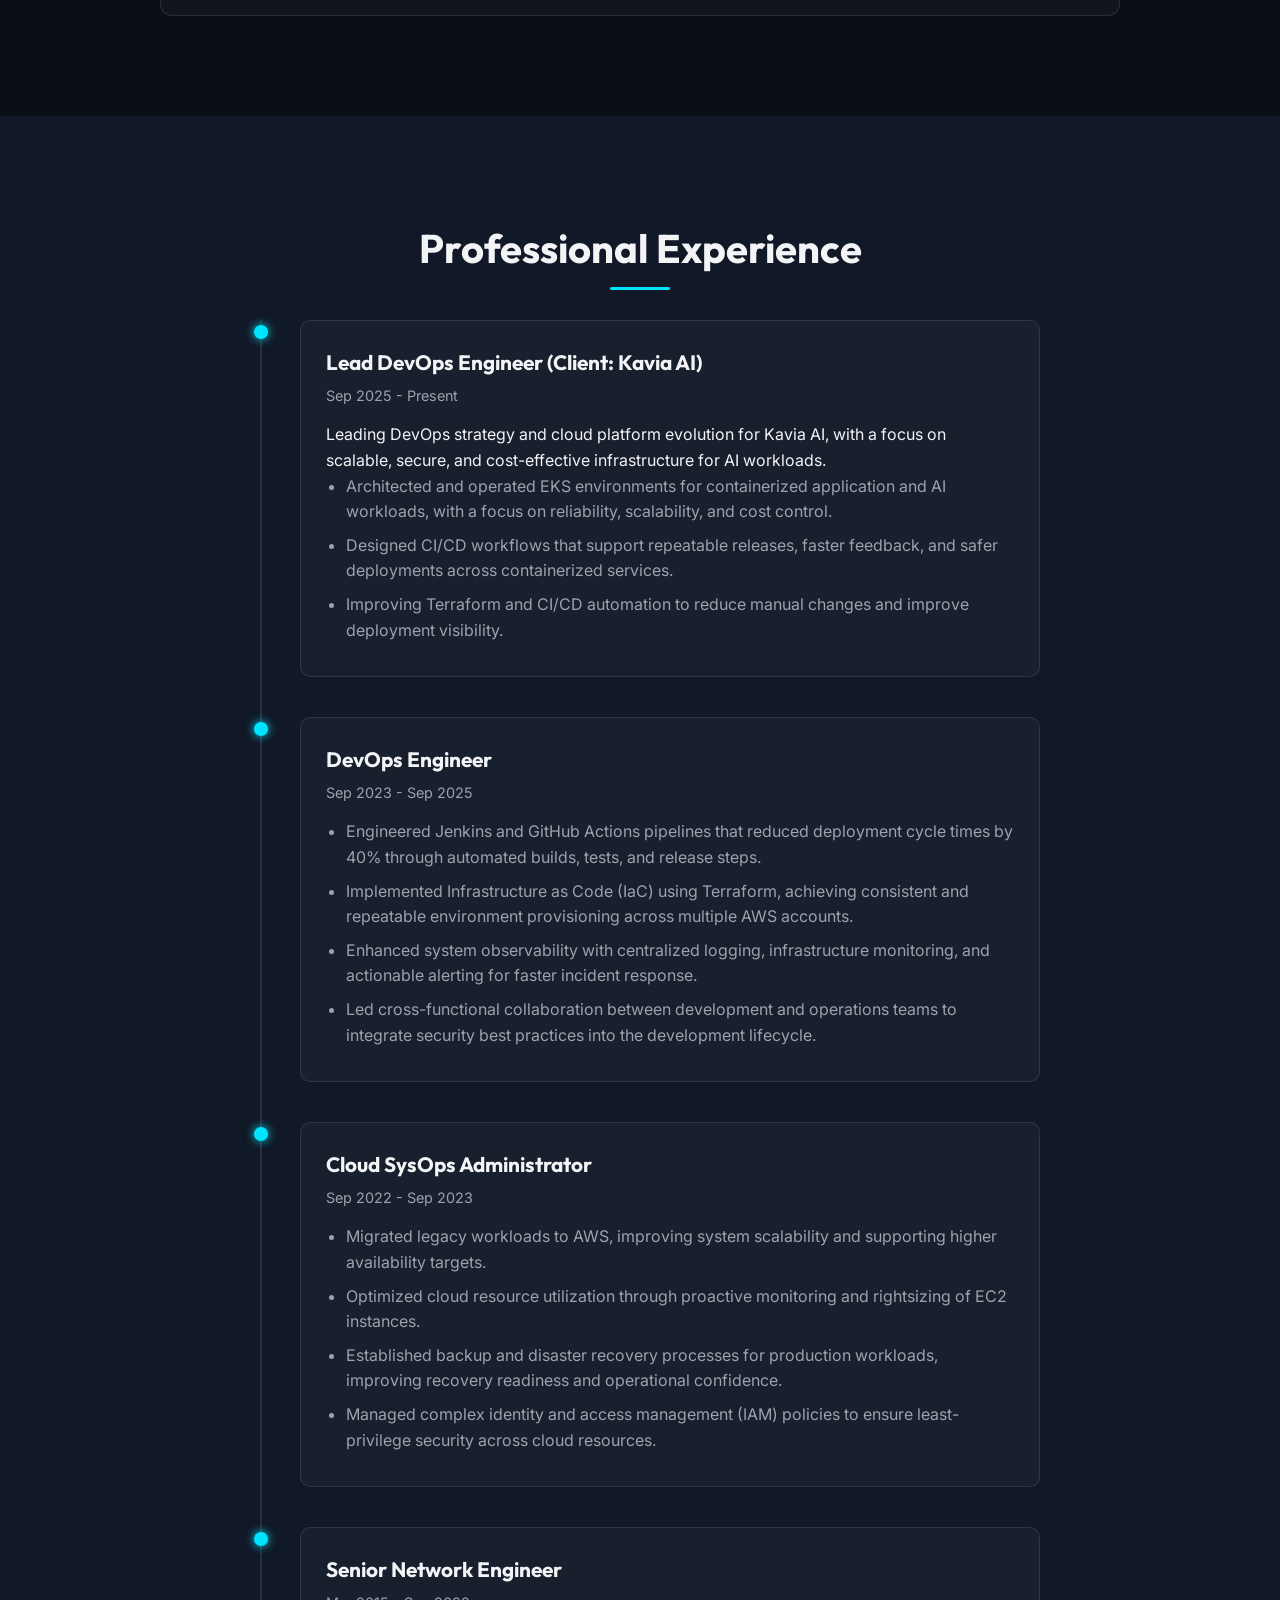
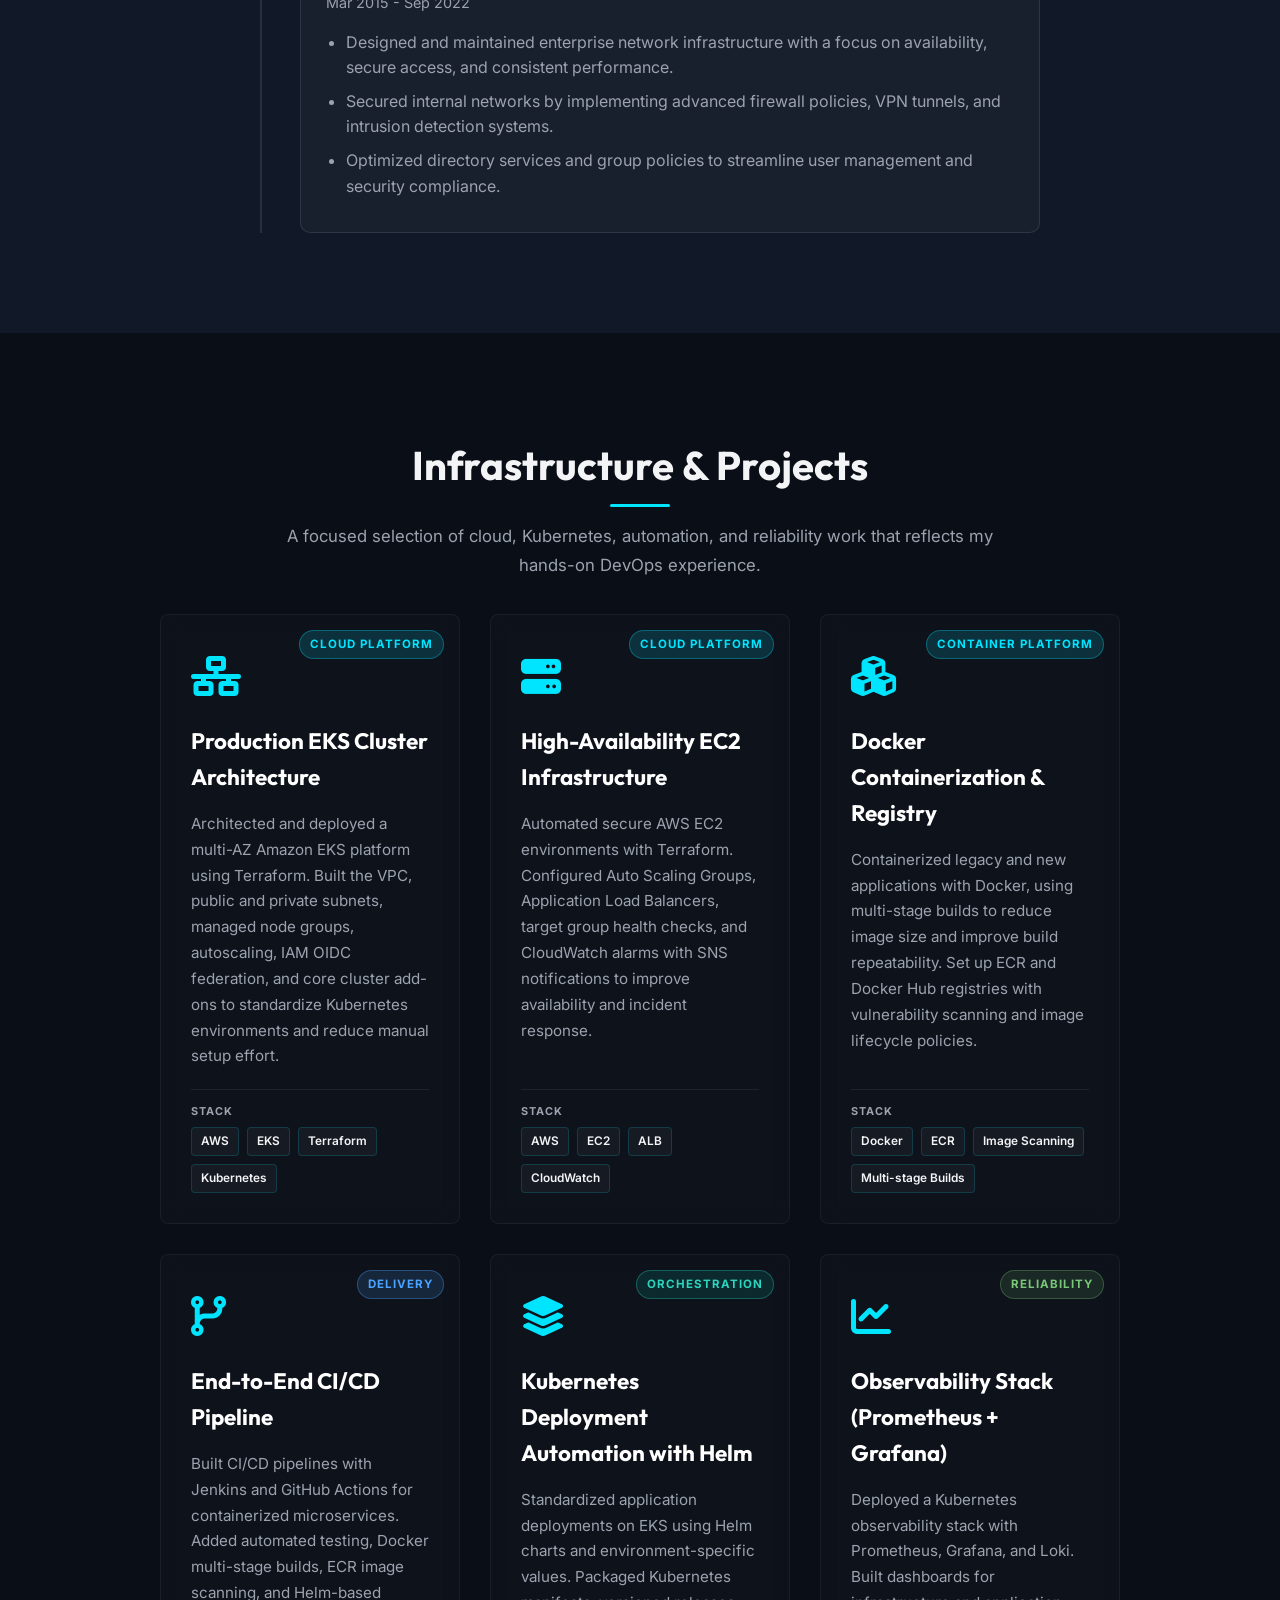
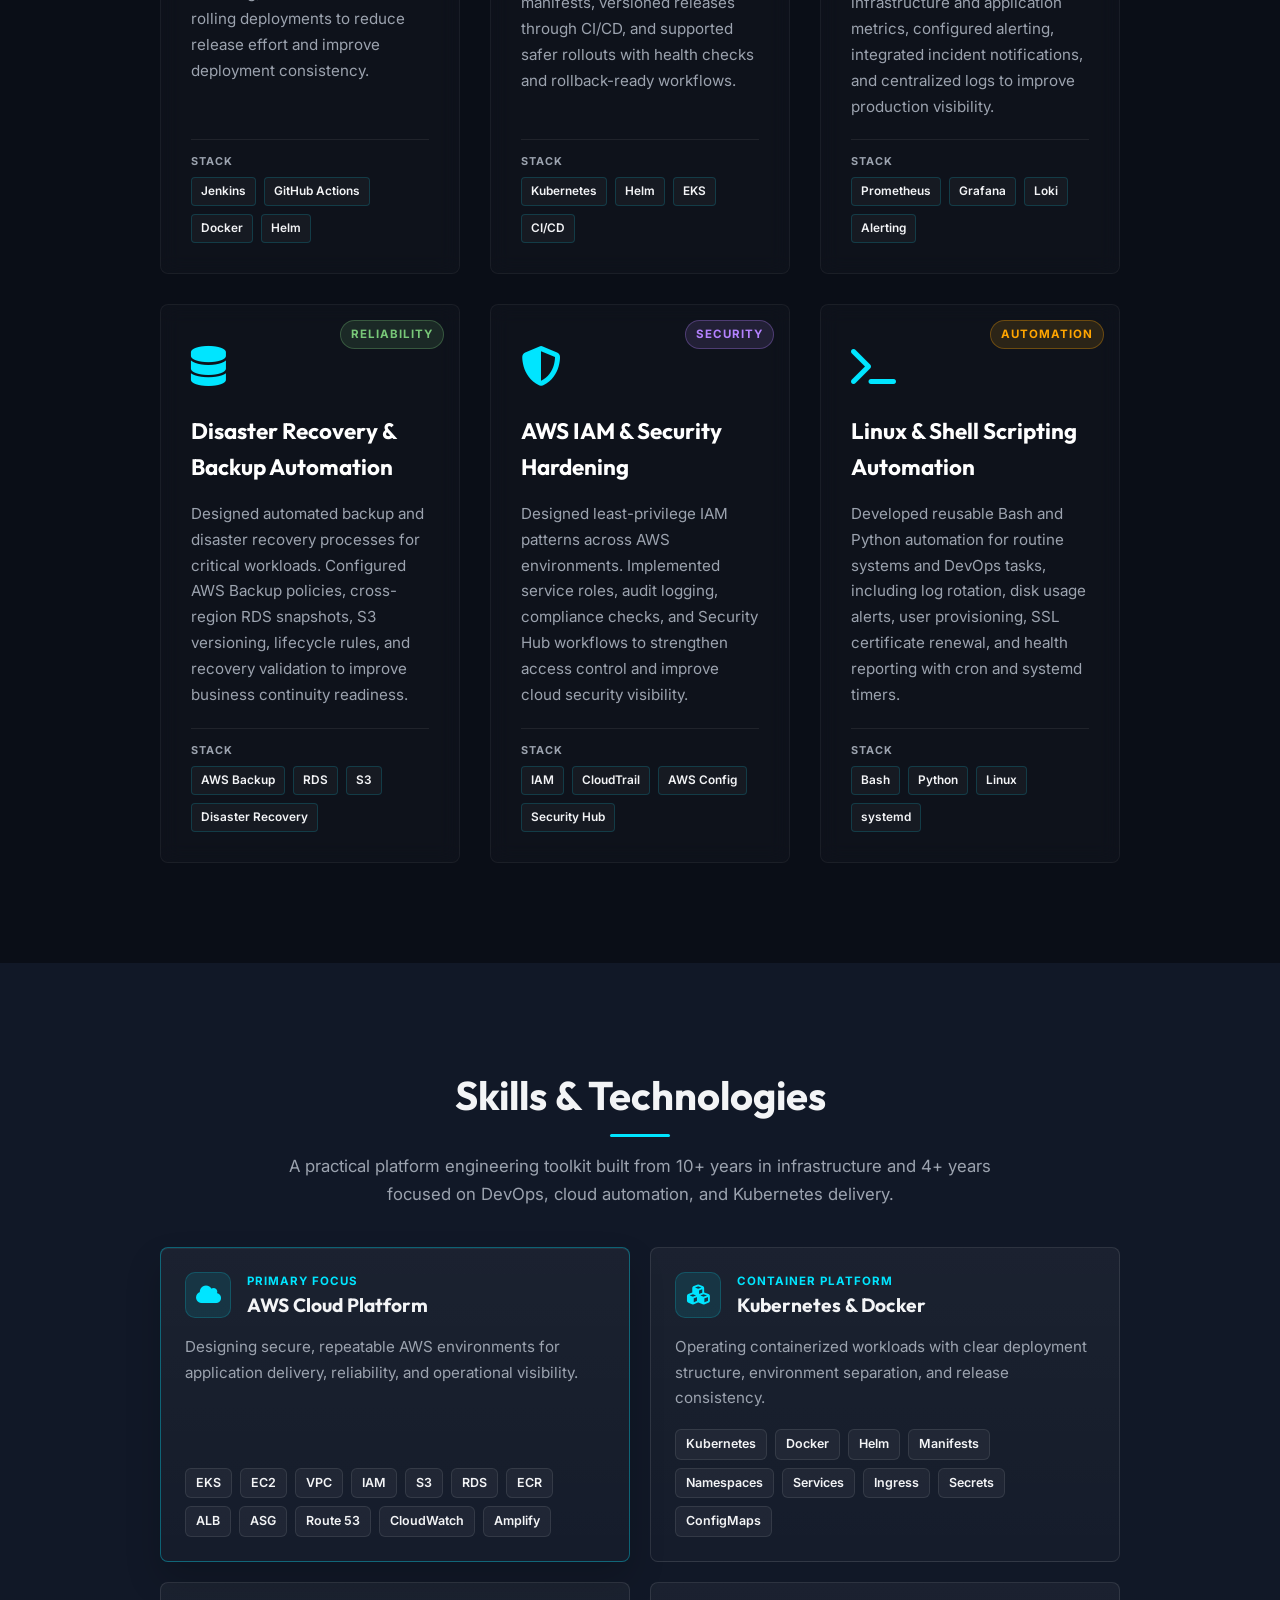
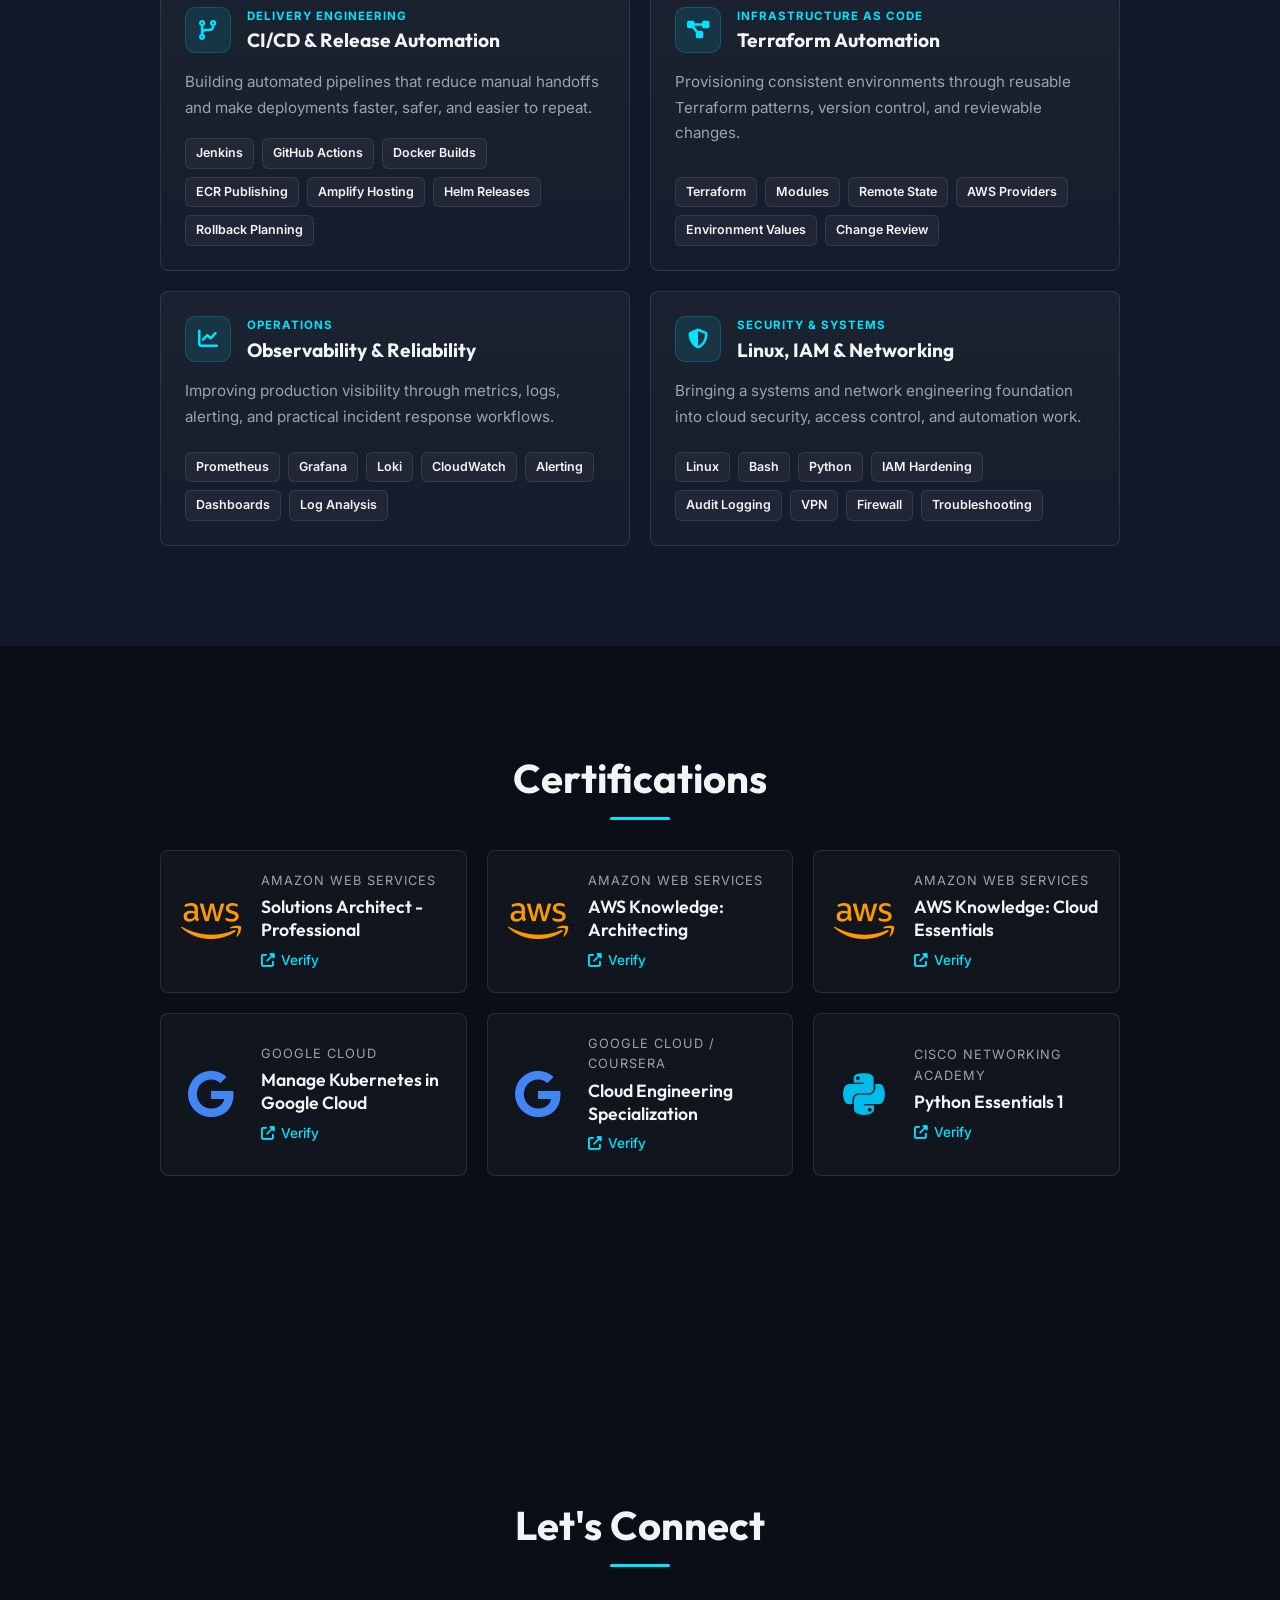
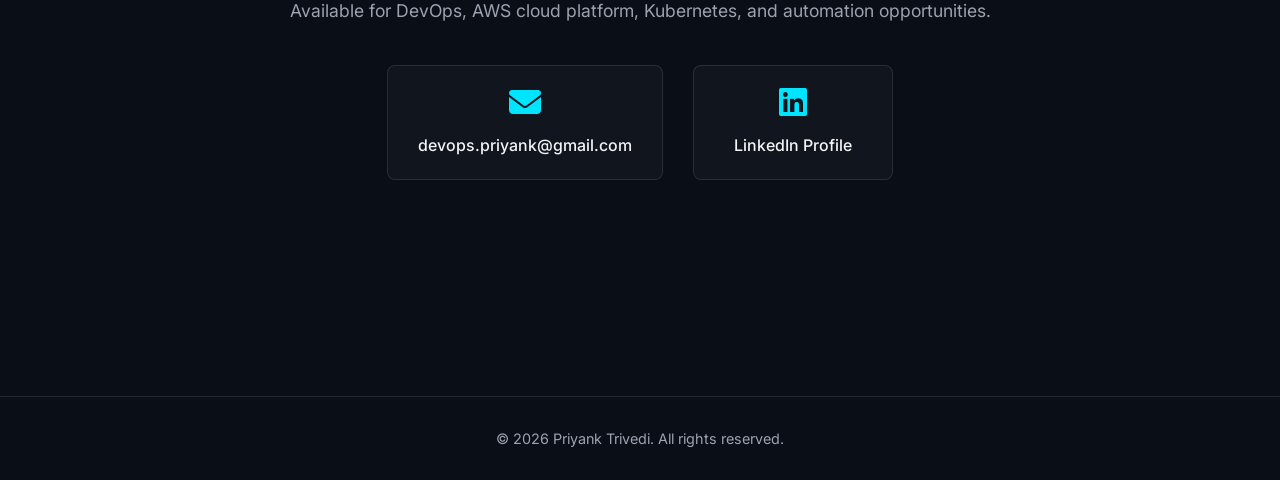
==== commit 579b06f1: "improved content & design" ====
--- a/index.html
+++ b/index.html
@@ -20,7 +20,7 @@
 <body>
     <nav id="navbar">
         <div class="nav-content">
-            <a href="#hero" class="logo" aria-label="Priyank Trivedi portfolio home"><img src="assets/images/DevOps_logo.png" alt="DevOps Logo"></a>
+            <a href="#priyank" class="logo" aria-label="Priyank Trivedi portfolio home"><img src="assets/images/DevOps_logo.png" alt="DevOps Logo"></a>
             <ul class="nav-links">
                 <li><a href="#about">About</a></li>
                 <li><a href="#experience">Experience</a></li>
@@ -32,7 +32,7 @@
         </div>
     </nav>
 
-    <header id="hero">
+    <header id="priyank">
         <div class="hero-bg" style="background-image: url('assets/images/hero-bg.png');"></div>
         <div class="hero-content">
             <div class="hero-text">
@@ -184,35 +184,61 @@
                         <h3>Production EKS Cluster Architecture</h3>
                         <p>Architected and deployed a multi-AZ Amazon EKS platform using Terraform. Built the VPC, public and private subnets, managed node groups, autoscaling, IAM OIDC federation, and core cluster add-ons to standardize Kubernetes environments and reduce manual setup effort.</p>
                         <div class="project-tags">
-                            <span>AWS EKS</span><span>Terraform</span><span>Kubernetes</span><span>IAM OIDC</span>
-                        </div>
-                    </div>
-                </div>
-
-                <div class="project-card">
-                    <div class="project-badge project-badge--automation">Automation</div>
+                            <span>AWS</span><span>EKS</span><span>Terraform</span><span>Kubernetes</span>
+                        </div>
+                    </div>
+                </div>
+
+                <div class="project-card">
+                    <div class="project-badge project-badge--platform">Cloud Platform</div>
+                    <div class="project-icon"><i class="fas fa-server"></i></div>
+                    <div class="project-content">
+                        <h3>High-Availability EC2 Infrastructure</h3>
+                        <p>Automated secure AWS EC2 environments with Terraform. Configured Auto Scaling Groups, Application Load Balancers, target group health checks, and CloudWatch alarms with SNS notifications to improve availability and incident response.</p>
+                        <div class="project-tags">
+                            <span>AWS</span><span>EC2</span><span>ALB</span><span>CloudWatch</span>
+                        </div>
+                    </div>
+                </div>
+
+                <div class="project-card">
+                    <div class="project-badge project-badge--platform">Container Platform</div>
+                    <div class="project-icon"><i class="fas fa-cubes"></i></div>
+                    <div class="project-content">
+                        <h3>Docker Containerization & Registry</h3>
+                        <p>Containerized legacy and new applications with Docker, using multi-stage builds to reduce image size and improve build repeatability. Set up ECR and Docker Hub registries with vulnerability scanning and image lifecycle policies.</p>
+                        <div class="project-tags">
+                            <span>Docker</span><span>ECR</span><span>Image Scanning</span><span>Multi-stage Builds</span>
+                        </div>
+                    </div>
+                </div>
+
+                <!-- Delivery projects -->
+                <div class="project-card">
+                    <div class="project-badge project-badge--delivery">Delivery</div>
                     <div class="project-icon"><i class="fas fa-code-branch"></i></div>
                     <div class="project-content">
                         <h3>End-to-End CI/CD Pipeline</h3>
                         <p>Built CI/CD pipelines with Jenkins and GitHub Actions for containerized microservices. Added automated testing, Docker multi-stage builds, ECR image scanning, and Helm-based rolling deployments to reduce release effort and improve deployment consistency.</p>
                         <div class="project-tags">
-                            <span>Jenkins</span><span>GitHub Actions</span><span>Docker</span><span>Helm</span><span>ECR</span>
-                        </div>
-                    </div>
-                </div>
-
-                <div class="project-card">
-                    <div class="project-badge project-badge--automation">Automation</div>
+                            <span>Jenkins</span><span>GitHub Actions</span><span>Docker</span><span>Helm</span>
+                        </div>
+                    </div>
+                </div>
+
+                <div class="project-card">
+                    <div class="project-badge project-badge--orchestration">Orchestration</div>
                     <div class="project-icon"><i class="fas fa-layer-group"></i></div>
                     <div class="project-content">
                         <h3>Kubernetes Deployment Automation with Helm</h3>
                         <p>Standardized application deployments on EKS using Helm charts and environment-specific values. Packaged Kubernetes manifests, versioned releases through CI/CD, and supported safer rollouts with health checks and rollback-ready workflows.</p>
                         <div class="project-tags">
-                            <span>Kubernetes</span><span>Helm</span><span>AWS EKS</span><span>CI/CD</span>
-                        </div>
-                    </div>
-                </div>
-
+                            <span>Kubernetes</span><span>Helm</span><span>EKS</span><span>CI/CD</span>
+                        </div>
+                    </div>
+                </div>
+
+                <!-- Reliability and security projects -->
                 <div class="project-card">
                     <div class="project-badge project-badge--reliability">Reliability</div>
                     <div class="project-icon"><i class="fas fa-chart-line"></i></div>
@@ -220,20 +246,19 @@
                         <h3>Observability Stack (Prometheus + Grafana)</h3>
                         <p>Deployed a Kubernetes observability stack with Prometheus, Grafana, and Loki. Built dashboards for infrastructure and application metrics, configured alerting, integrated incident notifications, and centralized logs to improve production visibility.</p>
                         <div class="project-tags">
-                            <span>Prometheus</span><span>Grafana</span><span>Loki</span><span>AlertManager</span>
-                        </div>
-                    </div>
-                </div>
-
-                <!-- Reliability and security projects -->
-                <div class="project-card">
-                    <div class="project-badge project-badge--platform">Cloud Platform</div>
-                    <div class="project-icon"><i class="fas fa-server"></i></div>
-                    <div class="project-content">
-                        <h3>High-Availability EC2 Infrastructure</h3>
-                        <p>Automated secure AWS EC2 environments with Terraform. Configured Auto Scaling Groups, Application Load Balancers, target group health checks, and CloudWatch alarms with SNS notifications to improve availability and incident response.</p>
-                        <div class="project-tags">
-                            <span>AWS EC2</span><span>Auto Scaling</span><span>ALB</span><span>CloudWatch</span>
+                            <span>Prometheus</span><span>Grafana</span><span>Loki</span><span>Alerting</span>
+                        </div>
+                    </div>
+                </div>
+
+                <div class="project-card">
+                    <div class="project-badge project-badge--reliability">Reliability</div>
+                    <div class="project-icon"><i class="fas fa-database"></i></div>
+                    <div class="project-content">
+                        <h3>Disaster Recovery & Backup Automation</h3>
+                        <p>Designed automated backup and disaster recovery processes for critical workloads. Configured AWS Backup policies, cross-region RDS snapshots, S3 versioning, lifecycle rules, and recovery validation to improve business continuity readiness.</p>
+                        <div class="project-tags">
+                            <span>AWS Backup</span><span>RDS</span><span>S3</span><span>Disaster Recovery</span>
                         </div>
                     </div>
                 </div>
@@ -245,36 +270,12 @@
                         <h3>AWS IAM & Security Hardening</h3>
                         <p>Designed least-privilege IAM patterns across AWS environments. Implemented service roles, audit logging, compliance checks, and Security Hub workflows to strengthen access control and improve cloud security visibility.</p>
                         <div class="project-tags">
-                            <span>AWS IAM</span><span>CloudTrail</span><span>AWS Config</span><span>Security Hub</span>
-                        </div>
-                    </div>
-                </div>
-
-                <div class="project-card">
-                    <div class="project-badge project-badge--reliability">Reliability</div>
-                    <div class="project-icon"><i class="fas fa-database"></i></div>
-                    <div class="project-content">
-                        <h3>Disaster Recovery & Backup Automation</h3>
-                        <p>Designed automated backup and disaster recovery processes for critical workloads. Configured AWS Backup policies, cross-region RDS snapshots, S3 versioning, lifecycle rules, and recovery validation to improve business continuity readiness.</p>
-                        <div class="project-tags">
-                            <span>AWS Backup</span><span>RDS</span><span>S3</span><span>Route 53</span>
+                            <span>IAM</span><span>CloudTrail</span><span>AWS Config</span><span>Security Hub</span>
                         </div>
                     </div>
                 </div>
 
                 <!-- Automation projects -->
-                <div class="project-card">
-                    <div class="project-badge project-badge--automation">Automation</div>
-                    <div class="project-icon"><i class="fas fa-cubes"></i></div>
-                    <div class="project-content">
-                        <h3>Docker Containerization & Registry</h3>
-                        <p>Containerized legacy and new applications with Docker, using multi-stage builds to reduce image size and improve build repeatability. Set up ECR and Docker Hub registries with vulnerability scanning and image lifecycle policies.</p>
-                        <div class="project-tags">
-                            <span>Docker</span><span>ECR</span><span>Docker Hub</span><span>Multi-stage Builds</span>
-                        </div>
-                    </div>
-                </div>
-
                 <div class="project-card">
                     <div class="project-badge project-badge--automation">Automation</div>
                     <div class="project-icon"><i class="fas fa-terminal"></i></div>
@@ -282,7 +283,7 @@
                         <h3>Linux & Shell Scripting Automation</h3>
                         <p>Developed reusable Bash and Python automation for routine systems and DevOps tasks, including log rotation, disk usage alerts, user provisioning, SSL certificate renewal, and health reporting with cron and systemd timers.</p>
                         <div class="project-tags">
-                            <span>Bash</span><span>Python</span><span>Linux</span><span>Cron</span>
+                            <span>Bash</span><span>Python</span><span>Linux</span><span>systemd</span>
                         </div>
                     </div>
                 </div>
--- a/styles.css
+++ b/styles.css
@@ -117,7 +117,7 @@
 }
 
 /* Hero Section */
-#hero {
+#priyank {
     min-height: 100vh;
     display: flex;
     align-items: center;
@@ -573,6 +573,9 @@
     transition: all 0.4s cubic-bezier(0.175, 0.885, 0.32, 1.275);
     position: relative;
     backdrop-filter: blur(10px);
+    display: flex;
+    flex-direction: column;
+    min-height: 365px;
 }
 
 .project-card::before {
@@ -623,6 +626,18 @@
     border: 1px solid rgba(255, 165, 0, 0.3);
 }
 
+.project-badge--delivery {
+    background: rgba(74, 163, 255, 0.14);
+    color: #4aa3ff;
+    border: 1px solid rgba(74, 163, 255, 0.35);
+}
+
+.project-badge--orchestration {
+    background: rgba(0, 210, 180, 0.13);
+    color: #2dd4bf;
+    border: 1px solid rgba(45, 212, 191, 0.32);
+}
+
 .project-badge--reliability {
     background: rgba(120, 200, 120, 0.12);
     color: #78c878;
@@ -647,12 +662,16 @@
     padding: 0 30px 30px;
     position: relative;
     z-index: 1;
+    display: flex;
+    flex: 1;
+    flex-direction: column;
 }
 
 .project-content h3 {
     font-size: 1.4rem;
     margin-bottom: 15px;
     color: #fff;
+    min-height: 58px;
 }
 
 .project-content p {
@@ -660,22 +679,47 @@
     font-size: 0.95rem;
     margin-bottom: 20px;
     line-height: 1.7;
+    flex: 1;
 }
 
 .project-tags {
     display: flex;
     flex-wrap: wrap;
-    gap: 10px;
+    gap: 8px;
+    align-items: flex-end;
+    align-content: flex-end;
+    margin-top: auto;
+    padding-top: 16px;
+    border-top: 1px solid rgba(255, 255, 255, 0.07);
+}
+
+.project-tags::before {
+    content: 'Stack';
+    flex-basis: 100%;
+    color: var(--text-muted);
+    font-size: 0.68rem;
+    font-weight: 700;
+    letter-spacing: 1px;
+    line-height: 1;
+    margin-bottom: 2px;
+    text-transform: uppercase;
 }
 
 .project-tags span {
-    background: rgba(0, 229, 255, 0.1);
-    color: var(--primary-color);
-    padding: 5px 12px;
-    border-radius: 20px;
-    font-size: 0.8rem;
+    background: rgba(255, 255, 255, 0.035);
+    color: var(--text-main);
+    padding: 7px 9px;
+    border-radius: 4px;
+    font-size: 0.74rem;
     font-weight: 600;
-    border: 1px solid rgba(0, 229, 255, 0.2);
+    border: 1px solid rgba(0, 229, 255, 0.16);
+    line-height: 1.1;
+    min-height: 28px;
+    display: inline-flex;
+    align-items: center;
+    justify-content: center;
+    text-align: center;
+    white-space: nowrap;
 }
 
 /* Certifications */
